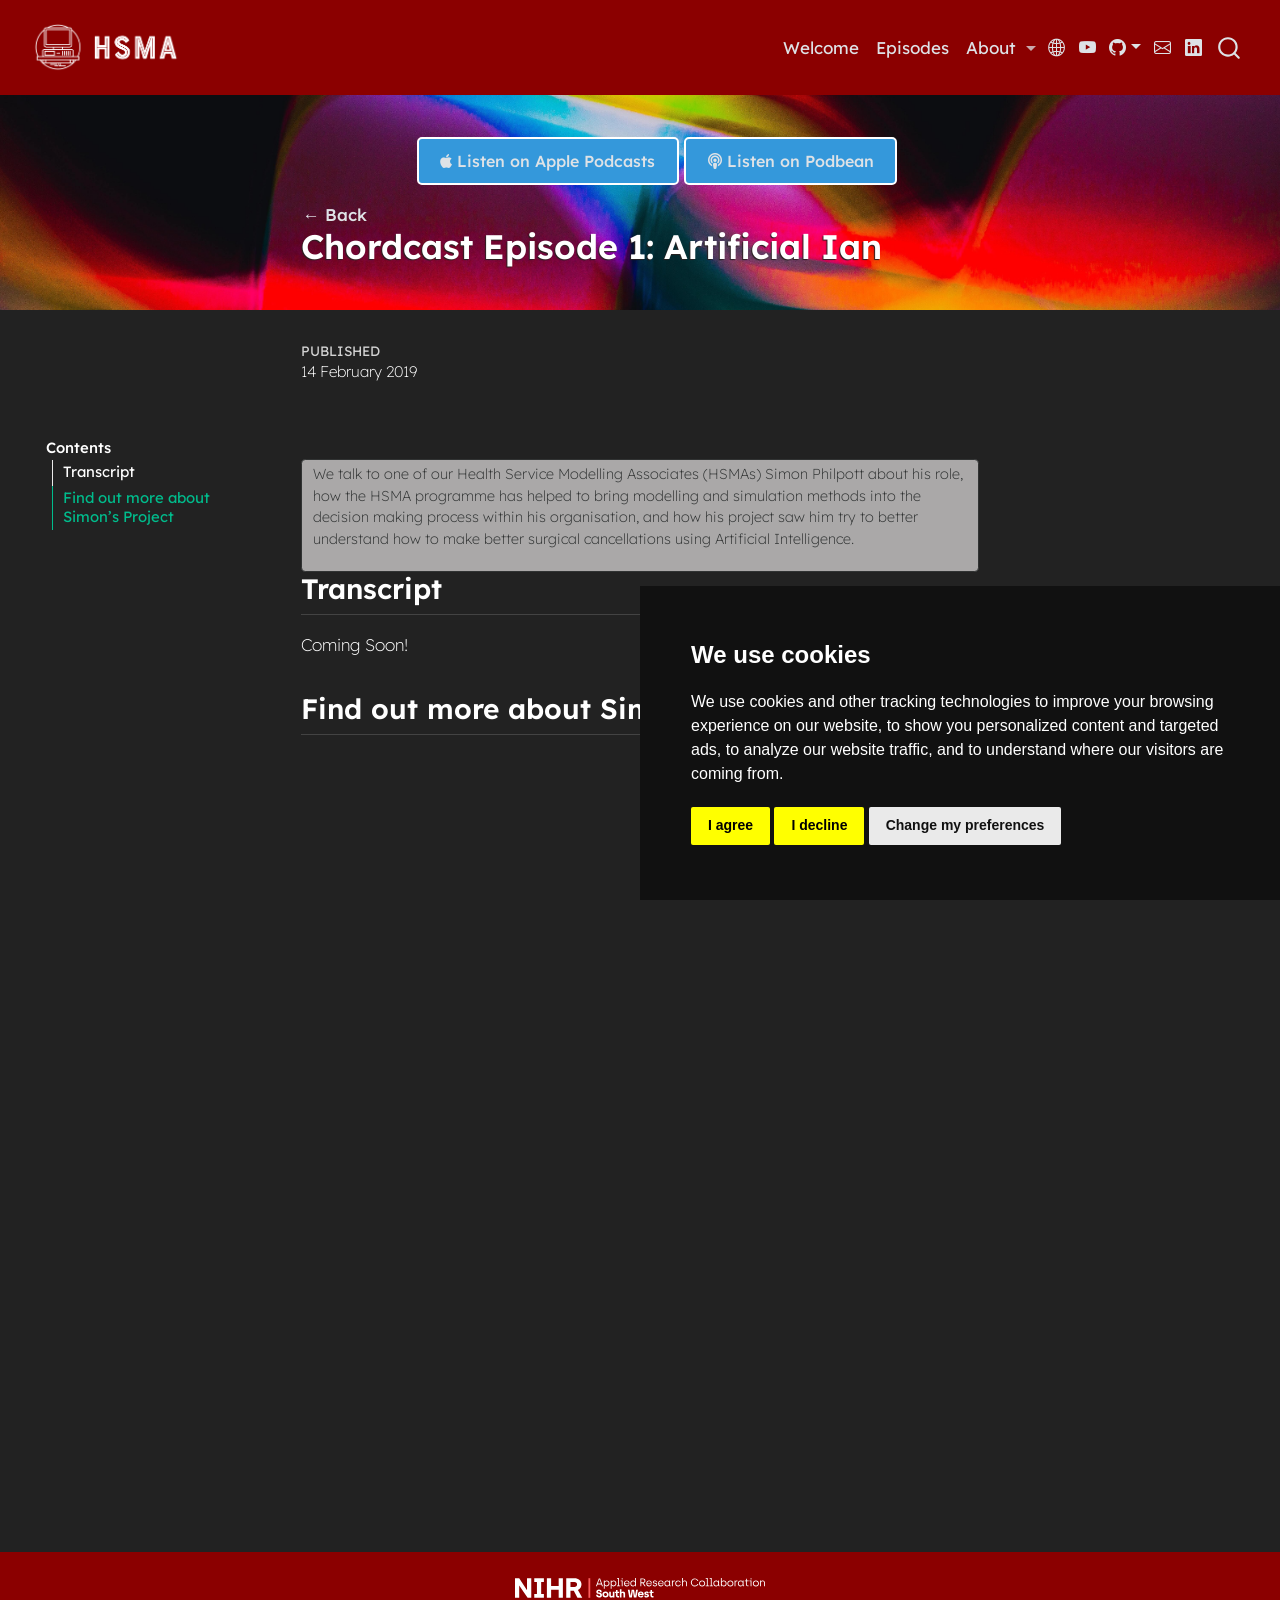
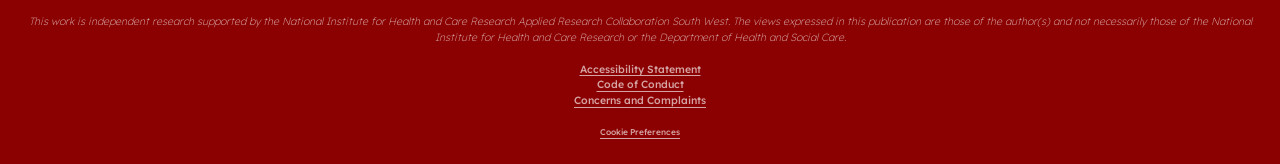
==== episodes/chordcast_1/index.html @ e94507e2 "Built site for gh-pages" ====
<!DOCTYPE html>
<html xmlns="http://www.w3.org/1999/xhtml" lang="en" xml:lang="en"><head>

<meta charset="utf-8">
<meta name="generator" content="quarto-1.9.37">

<meta name="viewport" content="width=device-width, initial-scale=1.0, user-scalable=yes">

<meta name="dcterms.date" content="2019-02-14">

<title>Chordcast Episode 1: Artificial Ian – Python They Wrote: The HSMA Podcast</title>
<style>
/* Default styles provided by pandoc.
** See https://pandoc.org/MANUAL.html#variables-for-html for config info.
*/
code{white-space: pre-wrap;}
span.smallcaps{font-variant: small-caps;}
div.columns{display: flex; gap: min(4vw, 1.5em);}
div.column{flex: auto; overflow-x: auto;}
div.hanging-indent{margin-left: 1.5em; text-indent: -1.5em;}
ul.task-list{list-style: none;}
ul.task-list li input[type="checkbox"] {
  width: 0.8em;
  margin: 0 0.8em 0.2em -1em; /* quarto-specific, see https://github.com/quarto-dev/quarto-cli/issues/4556 */ 
  vertical-align: middle;
}
</style>


<script src="../../site_libs/quarto-nav/quarto-nav.js"></script>
<script src="../../site_libs/quarto-nav/headroom.min.js"></script>
<script src="../../site_libs/clipboard/clipboard.min.js"></script>
<script src="../../site_libs/quarto-search/autocomplete.umd.js"></script>
<script src="../../site_libs/quarto-search/fuse.min.js"></script>
<script src="../../site_libs/quarto-search/quarto-search.js"></script>
<meta name="quarto:offset" content="../../">
<link href="../../resources/favicon.png" rel="icon" type="image/png">
<script src="../../site_libs/cookie-consent/cookie-consent.js"></script>
<link href="../../site_libs/cookie-consent/cookie-consent.css" rel="stylesheet">
<script src="../../site_libs/quarto-html/quarto.js" type="module"></script>
<script src="../../site_libs/quarto-html/tabsets/tabsets.js" type="module"></script>
<script src="../../site_libs/quarto-html/popper.min.js"></script>
<script src="../../site_libs/quarto-html/tippy.umd.min.js"></script>
<script src="../../site_libs/quarto-html/anchor.min.js"></script>
<link href="../../site_libs/quarto-html/tippy.css" rel="stylesheet">
<link href="../../site_libs/quarto-html/quarto-syntax-highlighting-dark-d0ae9245876894da5ac7e18953ecc5cc.css" rel="stylesheet" id="quarto-text-highlighting-styles">
<script src="../../site_libs/bootstrap/bootstrap.min.js"></script>
<link href="../../site_libs/bootstrap/bootstrap-icons.css" rel="stylesheet">
<link href="../../site_libs/bootstrap/bootstrap-eacdc3847142292075f5142007e22fc2.min.css" rel="stylesheet" append-hash="true" id="quarto-bootstrap" data-mode="dark">
<script id="quarto-search-options" type="application/json">{
  "location": "navbar",
  "copy-button": false,
  "collapse-after": 3,
  "panel-placement": "end",
  "type": "overlay",
  "limit": 50,
  "keyboard-shortcut": [
    "f",
    "/",
    "s"
  ],
  "show-item-context": false,
  "language": {
    "search-no-results-text": "No results",
    "search-matching-documents-text": "matching documents",
    "search-copy-link-title": "Copy link to search",
    "search-hide-matches-text": "Hide additional matches",
    "search-more-match-text": "more match in this document",
    "search-more-matches-text": "more matches in this document",
    "search-clear-button-title": "Clear",
    "search-text-placeholder": "",
    "search-detached-cancel-button-title": "Cancel",
    "search-submit-button-title": "Submit",
    "search-label": "Search"
  }
}</script>
<script async="" src="https://www.googletagmanager.com/gtag/js?id=G-7WCQBNMTC2"></script>

<script type="text/plain" cookie-consent="tracking">

window.dataLayer = window.dataLayer || [];
function gtag(){dataLayer.push(arguments);}
gtag('js', new Date());
gtag('config', 'G-7WCQBNMTC2', { 'anonymize_ip': true});
</script>

<script type="text/javascript" charset="UTF-8">
document.addEventListener('DOMContentLoaded', function () {
cookieconsent.run({
  "notice_banner_type":"simple",
  "consent_type":"express",
  "palette":"dark",
  "language":"en",
  "page_load_consent_levels":["strictly-necessary"],
  "notice_banner_reject_button_hide":false,
  "preferences_center_close_button_hide":false,
  "website_name":""
  ,
"language":"en"
  });
});
</script> 
  
<style>

      .quarto-title-block .quarto-title-banner {
        background-image: url(../../resources/banner.png);
background-size: cover;
      }
</style>
<link rel="stylesheet" href="https://cdnjs.cloudflare.com/ajax/libs/font-awesome/6.4.0/css/all.min.css">


<link rel="stylesheet" href="../../resources/style/styles.css">
</head>

<body class="floating nav-fixed quarto-light">

<div id="quarto-search-results"></div>
  <header id="quarto-header" class="headroom fixed-top quarto-banner">
    <nav class="navbar navbar-expand-xl " data-bs-theme="dark">
      <div class="navbar-container container-fluid">
      <div class="navbar-brand-container mx-auto">
    <a href="../../index.html" class="navbar-brand navbar-brand-logo">
    <img src="../../resources/Chalky HSMA-07-wide white logo.png" alt="" class="navbar-logo light-content">
    <img src="../../resources/Chalky HSMA-07-wide white logo.png" alt="" class="navbar-logo dark-content">
    </a>
  </div>
            <div id="quarto-search" class="" title="Search"></div>
          <button class="navbar-toggler" type="button" data-bs-toggle="collapse" data-bs-target="#navbarCollapse" aria-controls="navbarCollapse" role="menu" aria-expanded="false" aria-label="Toggle navigation" onclick="if (window.quartoToggleHeadroom) { window.quartoToggleHeadroom(); }">
  <span class="navbar-toggler-icon"></span>
</button>
          <div class="collapse navbar-collapse" id="navbarCollapse">
            <ul class="navbar-nav navbar-nav-scroll ms-auto">
  <li class="nav-item">
    <a class="nav-link" href="../../index.html"> 
<span class="menu-text">Welcome</span></a>
  </li>  
  <li class="nav-item">
    <a class="nav-link" href="../../episodes.html"> 
<span class="menu-text">Episodes</span></a>
  </li>  
  <li class="nav-item dropdown ">
    <a class="nav-link dropdown-toggle" href="#" id="nav-menu-about" role="link" data-bs-toggle="dropdown" aria-expanded="false">
 <span class="menu-text">About</span>
    </a>
    <ul class="dropdown-menu dropdown-menu-end" aria-labelledby="nav-menu-about">    
        <li>
    <a class="dropdown-item" href="https://hsma.co.uk/about-hsma.html">
 <span class="dropdown-text">The HSMA Programme</span></a>
  </li>  
        <li>
    <a class="dropdown-item" href="https://hsma.co.uk/staff.html">
 <span class="dropdown-text">HSMA Staff</span></a>
  </li>  
        <li>
    <a class="dropdown-item" href="https://hsma.co.uk/foss.html">
 <span class="dropdown-text">HSMA &amp; Open Source Software</span></a>
  </li>  
        <li>
    <a class="dropdown-item" href="https://hsma.co.uk/faqs.html">
 <span class="dropdown-text">Frequently Asked Questions</span></a>
  </li>  
        <li>
    <a class="dropdown-item" href="https://hsma.co.uk/policies_and_procedures.html">
 <span class="dropdown-text">Policies and Procedures</span></a>
  </li>  
    </ul>
  </li>
</ul>
          </div> <!-- /navcollapse -->
            <div class="quarto-navbar-tools tools-wide">
    <a href="https://hsma.co.uk" title="" class="quarto-navigation-tool px-1" aria-label=""><i class="bi bi-globe2"></i></a>
    <a href="https://www.youtube.com/@hsma" title="" class="quarto-navigation-tool px-1" aria-label=""><i class="bi bi-youtube"></i></a>
    <div class="dropdown">
      <a href="" title="" id="quarto-navigation-tool-dropdown-0" class="quarto-navigation-tool dropdown-toggle px-1" data-bs-toggle="dropdown" aria-expanded="false" role="link" aria-label=""><i class="bi bi-github"></i></a>
      <ul class="dropdown-menu" aria-labelledby="quarto-navigation-tool-dropdown-0">
          <li>
            <a class="dropdown-item quarto-navbar-tools-item" href="https://github.com/hsma-programme">
            View the HSMA Github
            </a>
          </li>
          <li>
            <a class="dropdown-item quarto-navbar-tools-item" href="https://github.com/hsma-programme/hsma_podcast_site">
            View the code for this website
            </a>
          </li>
      </ul>
    </div>
    <a href="mailto:penchord@exeter.ac.uk?subject=Contact%20from%20HSMA%20Website%20&amp;body=If%20you%20would%20like%20to%20be%20added%20to%20the%20HSMA%20mailing%20list%2C%20please%20complete%20the%20fields%20below.%0A%0AFull%20Name%3A%0A%0AOrganisation%3A%0A%0AIf%20you%20have%20a%20different%20query%2C%20please%20replace%20the%20content%20of%20this%20message%20with%20your%20own.%20%0A%0A**This%20is%20an%20automatically%20generated%20email%20from%20a%20link%20on%20the%20HSMA%20website**" title="" class="quarto-navigation-tool px-1" aria-label=""><i class="bi bi-envelope"></i></a>
    <a href="https://www.linkedin.com/company/hsma-programme/" title="" class="quarto-navigation-tool px-1" aria-label=""><i class="bi bi-linkedin"></i></a>
</div>
      </div> <!-- /container-fluid -->
    </nav>
</header>
<!-- content -->
<header id="title-block-header" class="quarto-title-block projects default toc-left page-columns page-full">
    <div class="quarto-title-banner page-columns page-full">

                <div class="project-link-buttons">
            <ul class="project-links">
                                                <button class="custom-button"><a href="https://podcasts.apple.com/au/podcast/episode-1-artificial-ian/id1453030152?i=1000429856995"><i class="fa-brands fa-apple"></i> Listen on Apple Podcasts</a></button>
                                                                <button class="custom-button"><a href="https://penchord.podbean.com/e/episode-1-artificial-ian/"><i class="fa-solid fa-podcast"></i> Listen on Podbean</a></button>
                                            </ul>
        </div>
        
                <div class="back-nav"><a href="javascript:history.back()">← Back</a></div>
        
        <div class="quarto-title column-body">
            <h1 class="title">Chordcast Episode 1: Artificial Ian</h1>

            
            


                    </div>

    </div>

    
    <div class="quarto-title-meta">

        
        <div>
        <div class="quarto-title-meta-heading">Published</div>
        <div class="quarto-title-meta-contents">
          <p class="date">14 February 2019</p>
        </div>
      </div>
      
        
      </div>
      

    
</header><div id="quarto-content" class="quarto-container page-columns page-rows-contents page-layout-article page-navbar">
<!-- sidebar -->
  <nav id="quarto-sidebar" class="sidebar collapse collapse-horizontal quarto-sidebar-collapse-item sidebar-navigation floating overflow-auto">
    <nav id="TOC" role="doc-toc" class="toc-active">
    <h2 id="toc-title">Contents</h2>
   
  <ul>
  <li><a href="#transcript" id="toc-transcript" class="nav-link active" data-scroll-target="#transcript">Transcript</a></li>
  <li><a href="#find-out-more-about-simons-project" id="toc-find-out-more-about-simons-project" class="nav-link" data-scroll-target="#find-out-more-about-simons-project">Find out more about Simon’s Project</a></li>
  </ul>
</nav>
</nav>
<div id="quarto-sidebar-glass" class="quarto-sidebar-collapse-item" data-bs-toggle="collapse" data-bs-target=".quarto-sidebar-collapse-item"></div>
<!-- margin-sidebar -->
    <div id="quarto-margin-sidebar" class="sidebar margin-sidebar zindex-bottom">
    </div>
<!-- main -->
<main class="content quarto-banner-title-block" id="quarto-document-content">



<br>
<div class="abstract">
    <p>We talk to one of our Health Service Modelling Associates (HSMAs) Simon Philpott about his role, how the HSMA programme has helped to bring modelling and simulation methods into the decision making process within his organisation, and how his project saw him try to better understand how to make better surgical cancellations using Artificial Intelligence.</p>
</div>



<section id="transcript" class="level2">
<h2 class="anchored" data-anchor-id="transcript">Transcript</h2>
<p>Coming Soon!</p>
</section>
<section id="find-out-more-about-simons-project" class="level2">
<h2 class="anchored" data-anchor-id="find-out-more-about-simons-project">Find out more about Simon’s Project</h2>
<iframe width="1280" height="700" src="https://hsma.co.uk/previous_projects/hsma_2/H2_2003_ML_outpatient_client_utlilisation/index.html" title="HSMA Project Page"></iframe>


</section>

</main> <!-- /main -->
<script id="quarto-html-after-body" type="application/javascript">
  window.document.addEventListener("DOMContentLoaded", function (event) {
    const icon = "";
    const anchorJS = new window.AnchorJS();
    anchorJS.options = {
      placement: 'right',
      icon: icon
    };
    anchorJS.add('.anchored');
    const isCodeAnnotation = (el) => {
      for (const clz of el.classList) {
        if (clz.startsWith('code-annotation-')) {                     
          return true;
        }
      }
      return false;
    }
    const onCopySuccess = function(e) {
      // button target
      const button = e.trigger;
      // don't keep focus
      button.blur();
      // flash "checked"
      button.classList.add('code-copy-button-checked');
      var currentTitle = button.getAttribute("title");
      button.setAttribute("title", "Copied!");
      let tooltip;
      if (window.bootstrap) {
        button.setAttribute("data-bs-toggle", "tooltip");
        button.setAttribute("data-bs-placement", "left");
        button.setAttribute("data-bs-title", "Copied!");
        tooltip = new bootstrap.Tooltip(button, 
          { trigger: "manual", 
            customClass: "code-copy-button-tooltip",
            offset: [0, -8]});
        tooltip.show();    
      }
      setTimeout(function() {
        if (tooltip) {
          tooltip.hide();
          button.removeAttribute("data-bs-title");
          button.removeAttribute("data-bs-toggle");
          button.removeAttribute("data-bs-placement");
        }
        button.setAttribute("title", currentTitle);
        button.classList.remove('code-copy-button-checked');
      }, 1000);
      // clear code selection
      e.clearSelection();
    }
    const getTextToCopy = function(trigger) {
      const outerScaffold = trigger.parentElement.cloneNode(true);
      const codeEl = outerScaffold.querySelector('code');
      for (const childEl of codeEl.children) {
        if (isCodeAnnotation(childEl)) {
          childEl.remove();
        }
      }
      return codeEl.innerText;
    }
    const clipboard = new window.ClipboardJS('.code-copy-button:not([data-in-quarto-modal])', {
      text: getTextToCopy
    });
    clipboard.on('success', onCopySuccess);
    if (window.document.getElementById('quarto-embedded-source-code-modal')) {
      const clipboardModal = new window.ClipboardJS('.code-copy-button[data-in-quarto-modal]', {
        text: getTextToCopy,
        container: window.document.getElementById('quarto-embedded-source-code-modal')
      });
      clipboardModal.on('success', onCopySuccess);
    }
      var localhostRegex = new RegExp(/^(?:http|https):\/\/localhost\:?[0-9]*\//);
      var mailtoRegex = new RegExp(/^mailto:/);
        var filterRegex = new RegExp("https:\/\/podcast\.hsma\.co\.uk");
      var isInternal = (href) => {
          return filterRegex.test(href) || localhostRegex.test(href) || mailtoRegex.test(href);
      }
      // Inspect non-navigation links and adorn them if external
     var links = window.document.querySelectorAll('a[href]:not(.nav-link):not(.navbar-brand):not(.toc-action):not(.sidebar-link):not(.sidebar-item-toggle):not(.pagination-link):not(.no-external):not([aria-hidden]):not(.dropdown-item):not(.quarto-navigation-tool):not(.about-link)');
      for (var i=0; i<links.length; i++) {
        const link = links[i];
        if (!isInternal(link.href)) {
          // undo the damage that might have been done by quarto-nav.js in the case of
          // links that we want to consider external
          if (link.dataset.originalHref !== undefined) {
            link.href = link.dataset.originalHref;
          }
        }
      }
    function tippyHover(el, contentFn, onTriggerFn, onUntriggerFn) {
      const config = {
        allowHTML: true,
        maxWidth: 500,
        delay: 100,
        arrow: false,
        appendTo: function(el) {
            return el.parentElement;
        },
        interactive: true,
        interactiveBorder: 10,
        theme: 'quarto',
        placement: 'bottom-start',
      };
      if (contentFn) {
        config.content = contentFn;
      }
      if (onTriggerFn) {
        config.onTrigger = onTriggerFn;
      }
      if (onUntriggerFn) {
        config.onUntrigger = onUntriggerFn;
      }
      window.tippy(el, config); 
    }
    const noterefs = window.document.querySelectorAll('a[role="doc-noteref"]');
    for (var i=0; i<noterefs.length; i++) {
      const ref = noterefs[i];
      tippyHover(ref, function() {
        // use id or data attribute instead here
        let href = ref.getAttribute('data-footnote-href') || ref.getAttribute('href');
        try { href = new URL(href).hash; } catch {}
        const id = href.replace(/^#\/?/, "");
        const note = window.document.getElementById(id);
        if (note) {
          return note.innerHTML;
        } else {
          return "";
        }
      });
    }
    const xrefs = window.document.querySelectorAll('a.quarto-xref');
    const processXRef = (id, note) => {
      // Strip column container classes
      const stripColumnClz = (el) => {
        el.classList.remove("page-full", "page-columns");
        if (el.children) {
          for (const child of el.children) {
            stripColumnClz(child);
          }
        }
      }
      stripColumnClz(note)
      if (id === null || id.startsWith('sec-')) {
        // Special case sections, only their first couple elements
        const container = document.createElement("div");
        if (note.children && note.children.length > 2) {
          container.appendChild(note.children[0].cloneNode(true));
          for (let i = 1; i < note.children.length; i++) {
            const child = note.children[i];
            if (child.tagName === "P" && child.innerText === "") {
              continue;
            } else {
              container.appendChild(child.cloneNode(true));
              break;
            }
          }
          if (window.Quarto?.typesetMath) {
            window.Quarto.typesetMath(container);
          }
          return container.innerHTML
        } else {
          if (window.Quarto?.typesetMath) {
            window.Quarto.typesetMath(note);
          }
          return note.innerHTML;
        }
      } else {
        // Remove any anchor links if they are present
        const anchorLink = note.querySelector('a.anchorjs-link');
        if (anchorLink) {
          anchorLink.remove();
        }
        if (window.Quarto?.typesetMath) {
          window.Quarto.typesetMath(note);
        }
        if (note.classList.contains("callout")) {
          return note.outerHTML;
        } else {
          return note.innerHTML;
        }
      }
    }
    for (var i=0; i<xrefs.length; i++) {
      const xref = xrefs[i];
      tippyHover(xref, undefined, function(instance) {
        instance.disable();
        let url = xref.getAttribute('href');
        let hash = undefined; 
        if (url.startsWith('#')) {
          hash = url;
        } else {
          try { hash = new URL(url).hash; } catch {}
        }
        if (hash) {
          const id = hash.replace(/^#\/?/, "");
          const note = window.document.getElementById(id);
          if (note !== null) {
            try {
              const html = processXRef(id, note.cloneNode(true));
              instance.setContent(html);
            } finally {
              instance.enable();
              instance.show();
            }
          } else {
            // See if we can fetch this
            fetch(url.split('#')[0])
            .then(res => res.text())
            .then(html => {
              const parser = new DOMParser();
              const htmlDoc = parser.parseFromString(html, "text/html");
              const note = htmlDoc.getElementById(id);
              if (note !== null) {
                const html = processXRef(id, note);
                instance.setContent(html);
              } 
            }).finally(() => {
              instance.enable();
              instance.show();
            });
          }
        } else {
          // See if we can fetch a full url (with no hash to target)
          // This is a special case and we should probably do some content thinning / targeting
          fetch(url)
          .then(res => res.text())
          .then(html => {
            const parser = new DOMParser();
            const htmlDoc = parser.parseFromString(html, "text/html");
            const note = htmlDoc.querySelector('main.content');
            if (note !== null) {
              // This should only happen for chapter cross references
              // (since there is no id in the URL)
              // remove the first header
              if (note.children.length > 0 && note.children[0].tagName === "HEADER") {
                note.children[0].remove();
              }
              const html = processXRef(null, note);
              instance.setContent(html);
            } 
          }).finally(() => {
            instance.enable();
            instance.show();
          });
        }
      }, function(instance) {
      });
    }
        let selectedAnnoteEl;
        const selectorForAnnotation = ( cell, annotation) => {
          let cellAttr = 'data-code-cell="' + cell + '"';
          let lineAttr = 'data-code-annotation="' +  annotation + '"';
          const selector = 'span[' + cellAttr + '][' + lineAttr + ']';
          return selector;
        }
        const selectCodeLines = (annoteEl) => {
          const doc = window.document;
          const targetCell = annoteEl.getAttribute("data-target-cell");
          const targetAnnotation = annoteEl.getAttribute("data-target-annotation");
          const annoteSpan = window.document.querySelector(selectorForAnnotation(targetCell, targetAnnotation));
          const lines = annoteSpan.getAttribute("data-code-lines").split(",");
          const lineIds = lines.map((line) => {
            return targetCell + "-" + line;
          })
          let top = null;
          let height = null;
          let parent = null;
          if (lineIds.length > 0) {
              //compute the position of the single el (top and bottom and make a div)
              const el = window.document.getElementById(lineIds[0]);
              top = el.offsetTop;
              height = el.offsetHeight;
              parent = el.parentElement.parentElement;
            if (lineIds.length > 1) {
              const lastEl = window.document.getElementById(lineIds[lineIds.length - 1]);
              const bottom = lastEl.offsetTop + lastEl.offsetHeight;
              height = bottom - top;
            }
            if (top !== null && height !== null && parent !== null) {
              // cook up a div (if necessary) and position it 
              let div = window.document.getElementById("code-annotation-line-highlight");
              if (div === null) {
                div = window.document.createElement("div");
                div.setAttribute("id", "code-annotation-line-highlight");
                div.style.position = 'absolute';
                parent.appendChild(div);
              }
              div.style.top = top - 2 + "px";
              div.style.height = height + 4 + "px";
              div.style.left = 0;
              let gutterDiv = window.document.getElementById("code-annotation-line-highlight-gutter");
              if (gutterDiv === null) {
                gutterDiv = window.document.createElement("div");
                gutterDiv.setAttribute("id", "code-annotation-line-highlight-gutter");
                gutterDiv.style.position = 'absolute';
                const codeCell = window.document.getElementById(targetCell);
                const gutter = codeCell.querySelector('.code-annotation-gutter');
                gutter.appendChild(gutterDiv);
              }
              gutterDiv.style.top = top - 2 + "px";
              gutterDiv.style.height = height + 4 + "px";
            }
            selectedAnnoteEl = annoteEl;
          }
        };
        const unselectCodeLines = () => {
          const elementsIds = ["code-annotation-line-highlight", "code-annotation-line-highlight-gutter"];
          elementsIds.forEach((elId) => {
            const div = window.document.getElementById(elId);
            if (div) {
              div.remove();
            }
          });
          selectedAnnoteEl = undefined;
        };
          // Handle positioning of the toggle
      window.addEventListener(
        "resize",
        throttle(() => {
          elRect = undefined;
          if (selectedAnnoteEl) {
            selectCodeLines(selectedAnnoteEl);
          }
        }, 10)
      );
      function throttle(fn, ms) {
      let throttle = false;
      let timer;
        return (...args) => {
          if(!throttle) { // first call gets through
              fn.apply(this, args);
              throttle = true;
          } else { // all the others get throttled
              if(timer) clearTimeout(timer); // cancel #2
              timer = setTimeout(() => {
                fn.apply(this, args);
                timer = throttle = false;
              }, ms);
          }
        };
      }
        // Attach click handler to the DT
        const annoteDls = window.document.querySelectorAll('dt[data-target-cell]');
        for (const annoteDlNode of annoteDls) {
          annoteDlNode.addEventListener('click', (event) => {
            const clickedEl = event.target;
            if (clickedEl !== selectedAnnoteEl) {
              unselectCodeLines();
              const activeEl = window.document.querySelector('dt[data-target-cell].code-annotation-active');
              if (activeEl) {
                activeEl.classList.remove('code-annotation-active');
              }
              selectCodeLines(clickedEl);
              clickedEl.classList.add('code-annotation-active');
            } else {
              // Unselect the line
              unselectCodeLines();
              clickedEl.classList.remove('code-annotation-active');
            }
          });
        }
    const findCites = (el) => {
      const parentEl = el.parentElement;
      if (parentEl) {
        const cites = parentEl.dataset.cites;
        if (cites) {
          return {
            el,
            cites: cites.split(' ')
          };
        } else {
          return findCites(el.parentElement)
        }
      } else {
        return undefined;
      }
    };
    var bibliorefs = window.document.querySelectorAll('a[role="doc-biblioref"]');
    for (var i=0; i<bibliorefs.length; i++) {
      const ref = bibliorefs[i];
      const citeInfo = findCites(ref);
      if (citeInfo) {
        tippyHover(citeInfo.el, function() {
          var popup = window.document.createElement('div');
          citeInfo.cites.forEach(function(cite) {
            var citeDiv = window.document.createElement('div');
            citeDiv.classList.add('hanging-indent');
            citeDiv.classList.add('csl-entry');
            var biblioDiv = window.document.getElementById('ref-' + cite);
            if (biblioDiv) {
              citeDiv.innerHTML = biblioDiv.innerHTML;
            }
            popup.appendChild(citeDiv);
          });
          return popup.innerHTML;
        });
      }
    }
  });
  </script>
</div> <!-- /content -->
<footer class="footer">
  <div class="nav-footer">
    <div class="nav-footer-left">
      &nbsp;
    </div>   
    <div class="nav-footer-center">
<p><a href="https://arc-swp.nihr.ac.uk/"><img src="../../resources/ARC-logo-horizontal-white.svg" class="img-fluid" width="250"></a><br><br> <em>This work is independent research supported by the National Institute for Health and Care Research Applied Research Collaboration South West. The views expressed in this publication are those of the author(s) and not necessarily those of the National Institute for Health and Care Research or the Department of Health and Social Care.</em> <br><br> <a href="https://hsma.co.uk/policies_procedures/accessibility_statement">Accessibility Statement</a> <br> <a href="https://hsma.co.uk/policies_procedures/code_of_conduct">Code of Conduct</a> <br> <a href="https://hsma.co.uk/policies_procedures/concerns_and_complaints">Concerns and Complaints</a></p>
<div class="cookie-consent-footer"><a href="#" id="open_preferences_center">Cookie Preferences</a></div></div>
    <div class="nav-footer-right">
      &nbsp;
    </div>
  </div>
</footer>




</body></html>
---- site_libs/cookie-consent/cookie-consent.css ----
div.cookie-consent-footer {
  font-size: 0.8em;
  text-decoration: none;
}
---- site_libs/quarto-html/tippy.css ----
.tippy-box[data-animation=fade][data-state=hidden]{opacity:0}[data-tippy-root]{max-width:calc(100vw - 10px)}.tippy-box{position:relative;background-color:#333;color:#fff;border-radius:4px;font-size:14px;line-height:1.4;white-space:normal;outline:0;transition-property:transform,visibility,opacity}.tippy-box[data-placement^=top]>.tippy-arrow{bottom:0}.tippy-box[data-placement^=top]>.tippy-arrow:before{bottom:-7px;left:0;border-width:8px 8px 0;border-top-color:initial;transform-origin:center top}.tippy-box[data-placement^=bottom]>.tippy-arrow{top:0}.tippy-box[data-placement^=bottom]>.tippy-arrow:before{top:-7px;left:0;border-width:0 8px 8px;border-bottom-color:initial;transform-origin:center bottom}.tippy-box[data-placement^=left]>.tippy-arrow{right:0}.tippy-box[data-placement^=left]>.tippy-arrow:before{border-width:8px 0 8px 8px;border-left-color:initial;right:-7px;transform-origin:center left}.tippy-box[data-placement^=right]>.tippy-arrow{left:0}.tippy-box[data-placement^=right]>.tippy-arrow:before{left:-7px;border-width:8px 8px 8px 0;border-right-color:initial;transform-origin:center right}.tippy-box[data-inertia][data-state=visible]{transition-timing-function:cubic-bezier(.54,1.5,.38,1.11)}.tippy-arrow{width:16px;height:16px;color:#333}.tippy-arrow:before{content:"";position:absolute;border-color:transparent;border-style:solid}.tippy-content{position:relative;padding:5px 9px;z-index:1}
---- site_libs/quarto-html/quarto-syntax-highlighting-dark-d0ae9245876894da5ac7e18953ecc5cc.css ----
/* quarto syntax highlight colors */
:root {
  --quarto-hl-al-color: #f07178;
  --quarto-hl-an-color: #d4d0ab;
  --quarto-hl-at-color: #00e0e0;
  --quarto-hl-bn-color: #d4d0ab;
  --quarto-hl-bu-color: #abe338;
  --quarto-hl-ch-color: #abe338;
  --quarto-hl-co-color: #f8f8f2;
  --quarto-hl-cv-color: #ffd700;
  --quarto-hl-cn-color: #ffd700;
  --quarto-hl-cf-color: #ffa07a;
  --quarto-hl-dt-color: #ffa07a;
  --quarto-hl-dv-color: #d4d0ab;
  --quarto-hl-do-color: #f8f8f2;
  --quarto-hl-er-color: #f07178;
  --quarto-hl-ex-color: #00e0e0;
  --quarto-hl-fl-color: #d4d0ab;
  --quarto-hl-fu-color: #ffa07a;
  --quarto-hl-im-color: #abe338;
  --quarto-hl-in-color: #d4d0ab;
  --quarto-hl-kw-color: #ffa07a;
  --quarto-hl-op-color: #ffa07a;
  --quarto-hl-ot-color: #00e0e0;
  --quarto-hl-pp-color: #dcc6e0;
  --quarto-hl-re-color: #00e0e0;
  --quarto-hl-sc-color: #abe338;
  --quarto-hl-ss-color: #abe338;
  --quarto-hl-st-color: #abe338;
  --quarto-hl-va-color: #00e0e0;
  --quarto-hl-vs-color: #abe338;
  --quarto-hl-wa-color: #dcc6e0;
}

/* other quarto variables */
:root {
  --quarto-font-monospace: SFMono-Regular, Menlo, Monaco, Consolas, "Liberation Mono", "Courier New", monospace;
}

/* syntax highlight based on Pandoc's rules */
pre > code.sourceCode > span {
  color: #f8f8f2;
}

code.sourceCode > span {
  color: #f8f8f2;
}

div.sourceCode,
div.sourceCode pre.sourceCode {
  color: #f8f8f2;
}

/* Normal */
code span {
  color: #f8f8f2;
}

/* Alert */
code span.al {
  color: #f07178;
}

/* Annotation */
code span.an {
  color: #d4d0ab;
}

/* Attribute */
code span.at {
  color: #00e0e0;
}

/* BaseN */
code span.bn {
  color: #d4d0ab;
}

/* BuiltIn */
code span.bu {
  color: #abe338;
}

/* ControlFlow */
code span.cf {
  font-weight: bold;
  color: #ffa07a;
}

/* Char */
code span.ch {
  color: #abe338;
}

/* Constant */
code span.cn {
  color: #ffd700;
}

/* Comment */
code span.co {
  font-style: italic;
  color: #f8f8f2;
}

/* CommentVar */
code span.cv {
  color: #ffd700;
}

/* Documentation */
code span.do {
  color: #f8f8f2;
}

/* DataType */
code span.dt {
  color: #ffa07a;
}

/* DecVal */
code span.dv {
  color: #d4d0ab;
}

/* Error */
code span.er {
  color: #f07178;
  text-decoration: underline;
}

/* Extension */
code span.ex {
  font-weight: bold;
  color: #00e0e0;
}

/* Float */
code span.fl {
  color: #d4d0ab;
}

/* Function */
code span.fu {
  color: #ffa07a;
}

/* Import */
code span.im {
  color: #abe338;
}

/* Information */
code span.in {
  color: #d4d0ab;
}

/* Keyword */
code span.kw {
  font-weight: bold;
  color: #ffa07a;
}

/* Operator */
code span.op {
  color: #ffa07a;
}

/* Other */
code span.ot {
  color: #00e0e0;
}

/* Preprocessor */
code span.pp {
  color: #dcc6e0;
}

/* RegionMarker */
code span.re {
  background-color: #f8f8f2;
  color: #00e0e0;
}

/* SpecialChar */
code span.sc {
  color: #abe338;
}

/* SpecialString */
code span.ss {
  color: #abe338;
}

/* String */
code span.st {
  color: #abe338;
}

/* Variable */
code span.va {
  color: #00e0e0;
}

/* VerbatimString */
code span.vs {
  color: #abe338;
}

/* Warning */
code span.wa {
  color: #dcc6e0;
}

.prevent-inlining {
  content: "</";
}

/*# sourceMappingURL=e2dac9153eaf3c552d5043f9565d03d7.css.map */
---- resources/style/styles.css ----
/* Extra small devices (phones, 600px and down) */
@media only screen and (max-width: 600px) {

  .navbar-logo {
    max-height: 30px;
  }

  .columns {
    display: flex;
    flex-wrap: wrap;
    justify-content: center;
    align-items: center;
    align-content: center;
    gap: 10px;
  }

  .column {
    flex: 0 1;
    min-width: 300px;
    margin: 10px;
    max-width: 100%;

  }


 }



/* Other devices (portrait tablets and large phones, 600px and up) */
@media only screen and (min-width: 600px) {

  .navbar-logo {
    max-height: 50px;
  }

}

.navbar-nav.navbar-nav-scroll {
  --bs-scroll-height: 100vh;
}

.quarto-title-banner h1, .quarto-title-banner .h1, .quarto-title-banner h2, .quarto-title-banner .h2 {
    color: #fff;
    text-shadow: -1px 1px 1px rgb(41, 33, 33);
  }

.quarto-title-banner {
    color: #fff;
}

p {
  font-weight: 200;
}

a {
  color:  #5ae0f3;
  padding: 0.1rem 0.1rem;
  font-weight: 500;
}

.quarto-title .quarto-categories .quarto-category {
    font-size: .85em;
    font-weight: 600;
    opacity: 1;
    color: #fff;
    background-color: rgb(56, 59, 59);
  }

.abstract {
  color: rgb(56, 59, 59);
  background-color: #e4e2e2;
  border: solid 1px;
  padding: .25em .75em;
  border-radius: .25rem;
  font-size: .85em;
  font-weight: 500;
  opacity: 0.7;
}

#title-block-header .abstract {
  margin-block-start: 3rem;
}

.nav-footer {
  max-width: 100%;
  display: flex;
  flex-wrap: nowrap;
  font-size: 0.75rem;
}

.nav-footer-left {
  flex: 0 0 1%;
}

.nav-footer-center {
  flex: 0 0 98%;
  text-align: center;
  padding: 1rem 0rem;

}

.nav-footer-right {
  flex: 0 0 1%;
}

.navbar .dropdown-menu {
    left: auto !important;
    right: 0 !important;
  }

.navbar .dropdown-menu-end {
    right: auto !important;
    left: 0 !important;
  }


.custom-button {
  background-color: #3498db;  /* Blue background */
  color: white;               /* White text */
  border: 2px solid white;    /* White border */
  padding: 10px 20px;         /* Padding for better clickability */
  font-size: 16px;            /* Font size */
  font-weight: bold;          /* Bold text */
  text-align: center;         /* Center the text */
  text-decoration: none;      /* Remove underline from text */
  cursor: pointer;            /* Hand cursor on hover */
  border-radius: 5px;         /* Rounded corners */
  transition: all 0.3s ease;  /* Smooth transition for hover effects */
}

/* Hover effect */
.custom-button:hover {
  background-color: white;    /* White background on hover */
  color: #3d3d3d;              /* Grey text on hover */
  border-color: #3498db;      /* Blue border on hover */
}

/* Active state (when button is pressed) */
.custom-button:active {
  transform: scale(0.98);     /* Slightly reduce size when clicked */
}

.project-link-buttons {
  display: flex;
  justify-content: center;
}

.category-button {
  background-color: #202020;  /* Grey background */
  color: rgb(189, 189, 189);               /* Off-White text */
  border: 2px solid rgb(138, 138, 138);    /* Off-White border */
  padding: 5px 5px;         /* Padding for better clickability */
  margin: 2px 0px;
  font-size: 11px;            /* Font size */
  font-weight: bold;          /* Bold text */
  text-align: center;         /* Center the text */
  text-decoration: none;      /* Remove underline from text */
  cursor: none;               /* Normal cursor on hover */
  border-radius: 5px;         /* Rounded corners */
}


.area-button {
  background-color: #410f0f;  /* Dark Red background */
  color: rgb(189, 189, 189);               /* Off-White text */
  border: 2px solid rgb(138, 138, 138);    /* Off-White border */
  padding: 5px 5px;         /* Padding for better clickability */
  margin: 2px 0px;
  font-size: 11px;            /* Font size */
  font-weight: bold;          /* Bold text */
  text-align: center;         /* Center the text */
  text-decoration: none;      /* Remove underline from text */
  cursor: none;               /* Normal cursor on hover */
  border-radius: 5px;         /* Rounded corners */
}

.project-link-listing-button {
  background-color: #8a0000;  /* Grey background */
  color: rgb(218, 218, 218);               /* Off-White text */
  border: 2px solid rgb(218, 218, 218);    /* Off-White border */
  padding: 5px 5px;         /* Padding for better clickability */
  margin: 2px 0px;
  font-size: 11px;            /* Font size */
  font-weight: bold;          /* Bold text */
  text-align: center;         /* Center the text */
  text-decoration: none;      /* Remove underline from text */
  cursor: none;               /* Normal cursor on hover */
}

.listing-abstract {
  font-size: .85em;
  font-weight: 200;
  padding: 1rem 1rem;
}

.listing-title {
  padding: 0.5rem 0.5rem;
  text-transform: capitalize;
}

.quarto-categories {
  padding: 0.5rem 0.5rem;
}


.listing-organisations {
  font-size: .8em;
  text-transform: uppercase;
  color: #6c757d;
  padding: 0.5rem 0.5rem;
  font-weight: 500;
}

.project-status-active {
  font-size: .8em;
  text-transform: uppercase;
  color: #558661;
  padding: 0.1rem 1rem;
  font-weight: 500;
}

.project-status-complete {
  font-size: .8em;
  text-transform: uppercase;
  color: #5d635b;
  padding: 0.1rem 1rem;
  font-weight: 500;
}

.project-details-listing {
  display: flex;
  flex-wrap: wrap;
  margin: 0px;
  box-sizing: border-box;
}

.project-link-listing-button {
  flex: 1 1 0;
  min-width: 90px;
  text-align: center;
  max-width: 100vw;
  box-sizing: border-box;
}
.project-link-listing-button a {
  display: block;
  width: 100%;
  height: 100%;
  padding: 8px 8px;
  margin: 0px 0px;
  text-decoration: none;
  color: inherit;
  box-sizing: border-box;
}

.custom-grid-card {
  flex: 1 1 auto;
  -webkit-flex: 1 1 auto;
  padding: var(--bs-card-spacer-y) var(--bs-card-spacer-x);
  color: var(--bs-card-color);
  /* max-height: 100% !important; */
  --bs-card-title-spacer-y: 0.5rem;
  --bs-card-title-color: ;
  --bs-card-subtitle-color: ;
  --bs-card-border-width: 1px;
  --bs-card-border-color: rgba(0, 0, 0, 0.175);
  --bs-card-border-radius: 0.25rem;
  --bs-card-box-shadow: ;
  --bs-card-inner-border-radius: calc(0.25rem - 1px);
  --bs-card-cap-padding-y: 0.5rem;
  --bs-card-cap-padding-x: 1rem;
  --bs-card-cap-bg: rgba(52, 58, 64, 0.25);
  --bs-card-cap-color: ;
  --bs-card-height: ;
  --bs-card-color: ;
  --bs-card-bg: #2d2d2d;
  --bs-card-img-overlay-padding: 1rem;
  --bs-card-group-margin: 0.75rem;
  position: relative;
  display: flex;
  display: -webkit-flex;
  flex-direction: column;
  -webkit-flex-direction: column;
  min-width: 0;
  height: var(--bs-card-height);
  color: var(--bs-body-color);
  word-wrap: break-word;
  background-color: var(--bs-card-bg);
  background-clip: border-box;
  box-sizing: border-box;
  border: var(--bs-card-border-width) solid var(--bs-card-border-color);
  border-radius: var(--bs-card-border-radius);
  max-width: min(99%, 100vw - 10px);
}

.card-img {
  max-width: min(99%, 100vw - 10px);
}

.main-card-content {
  flex: 1;
  max-width: min(99%, 100vw - 10px);
  box-sizing: border-box;
}

.session-content.session-listing-title {
  display: flex;
  align-items: center;
  justify-content: space-between;
  padding: 0.25rem 1rem;
}

.session-content.session-listing-title h5.session-listing-title {
  margin: 0;
  display: inline-block;
}

.session-content.session-listing-title .session-duration-button {
  display: inline-block;
  margin-left: 10px; /* Adds some space between the title and the button */
  background-color: #202020;  /* Grey background */
  color: rgb(189, 189, 189);               /* Off-White text */
  border: 2px solid rgb(138, 138, 138);    /* Off-White border */
  padding: 5px 5px;         /* Padding for better clickability */
  margin: 2px 0px;
  font-size: 11px;            /* Font size */
  font-weight: bold;          /* Bold text */
  text-align: center;         /* Center the text */
  text-decoration: none;      /* Remove underline from text */
  cursor: none;               /* Normal cursor on hover */
  border-radius: 5px;         /* Rounded corners */
}

.listing-session-lead {
  font-size: .8em;
  text-transform: uppercase;
  color: #6c757d;
  padding: 0.5rem 1rem;
  font-weight: 500;
}

.session-link-listing-button {
  background-color: #8a0000;  /* Grey background */
  color: rgb(218, 218, 218);               /* Off-White text */
  border: 2px solid rgb(218, 218, 218);    /* Off-White border */
  padding: 5px 5px;         /* Padding for better clickability */
  margin: 2px 0px;
  font-size: 11px;            /* Font size */
  font-weight: bold;          /* Bold text */
  text-align: center;         /* Center the text */
  text-decoration: none;      /* Remove underline from text */
  cursor: none;               /* Normal cursor on hover */
}

.session-link-listing-button a {
  display: block;
  width: 100%;
  height: 100%;
  padding: 8px 8px;
  margin: 0px 0px;
  text-decoration: none;
  color: inherit;
}

.session-link-listing-button {
  flex: 1 1 0;
  min-width: 150px;
  text-align: center;
}



.value-grid-box {
  display: grid;
  grid-template-columns: repeat(3, minmax(0, 1fr));
  gap: 1rem;
  margin-top: 1rem;
}

/* Collapse to a single column on small screens */
@media (max-width: 900px) {
  .value-grid-box {
    grid-template-columns: 1fr;
  }
}

.value-grid-box-2 {
  display: grid;
  grid-template-columns: repeat(2, minmax(0, 1fr));
  gap: 1rem;
  margin-top: 1rem;
}

/* Collapse to a single column on small screens */
@media (max-width: 600px) {
  .value-grid-box-2 {
    grid-template-columns: 1fr;
  }
}

.value-box-simple {
  display: flex;
  flex-direction: column;
  justify-content: center;
  padding: 1.5rem;
  border-radius: 10px;
  color: white;
  min-height: 180px;
  box-shadow: 0 4px 8px rgba(0,0,0,0.15);
  transition: transform 0.2s ease;
  text-decoration: none;   /* remove underline on the whole card */
}

.value-box {
  display: flex;
  flex-direction: column;
  justify-content: center;
  padding: 1.5rem;
  border-radius: 10px;
  color: white;
  min-height: 180px;
  box-shadow: 0 4px 8px rgba(0,0,0,0.15);
  transition: transform 0.2s ease;
  text-decoration: none;   /* remove underline on the whole card */
}

.value-box:hover {
  transform: translateY(-4px);
}

.value-box .icon {
  font-size: 4.5rem;   /* 👈 taille agrandie */
  line-height: 1;
  margin-bottom: 0.6rem;
}

.value-box .title {
  font-weight: 600;
  font-size: 0.9rem;
  opacity: 0.9;
}

.value-box .value {
  font-size: 2.2rem;
  font-weight: bold;
  margin: 0.2rem 0;
}

.value-box .details {
  font-size: 0.9rem;
  opacity: 0.9;
  line-height: 1.3;
}

.bg-red { background-color: #9c000d; }

.bg-amber { background-color:rgb(211, 123, 0) ; }

.listing-image {
    width: 100%;
    min-height: 150px;
    height:275px;
    object-fit: cover;
    object-position: center center;
}
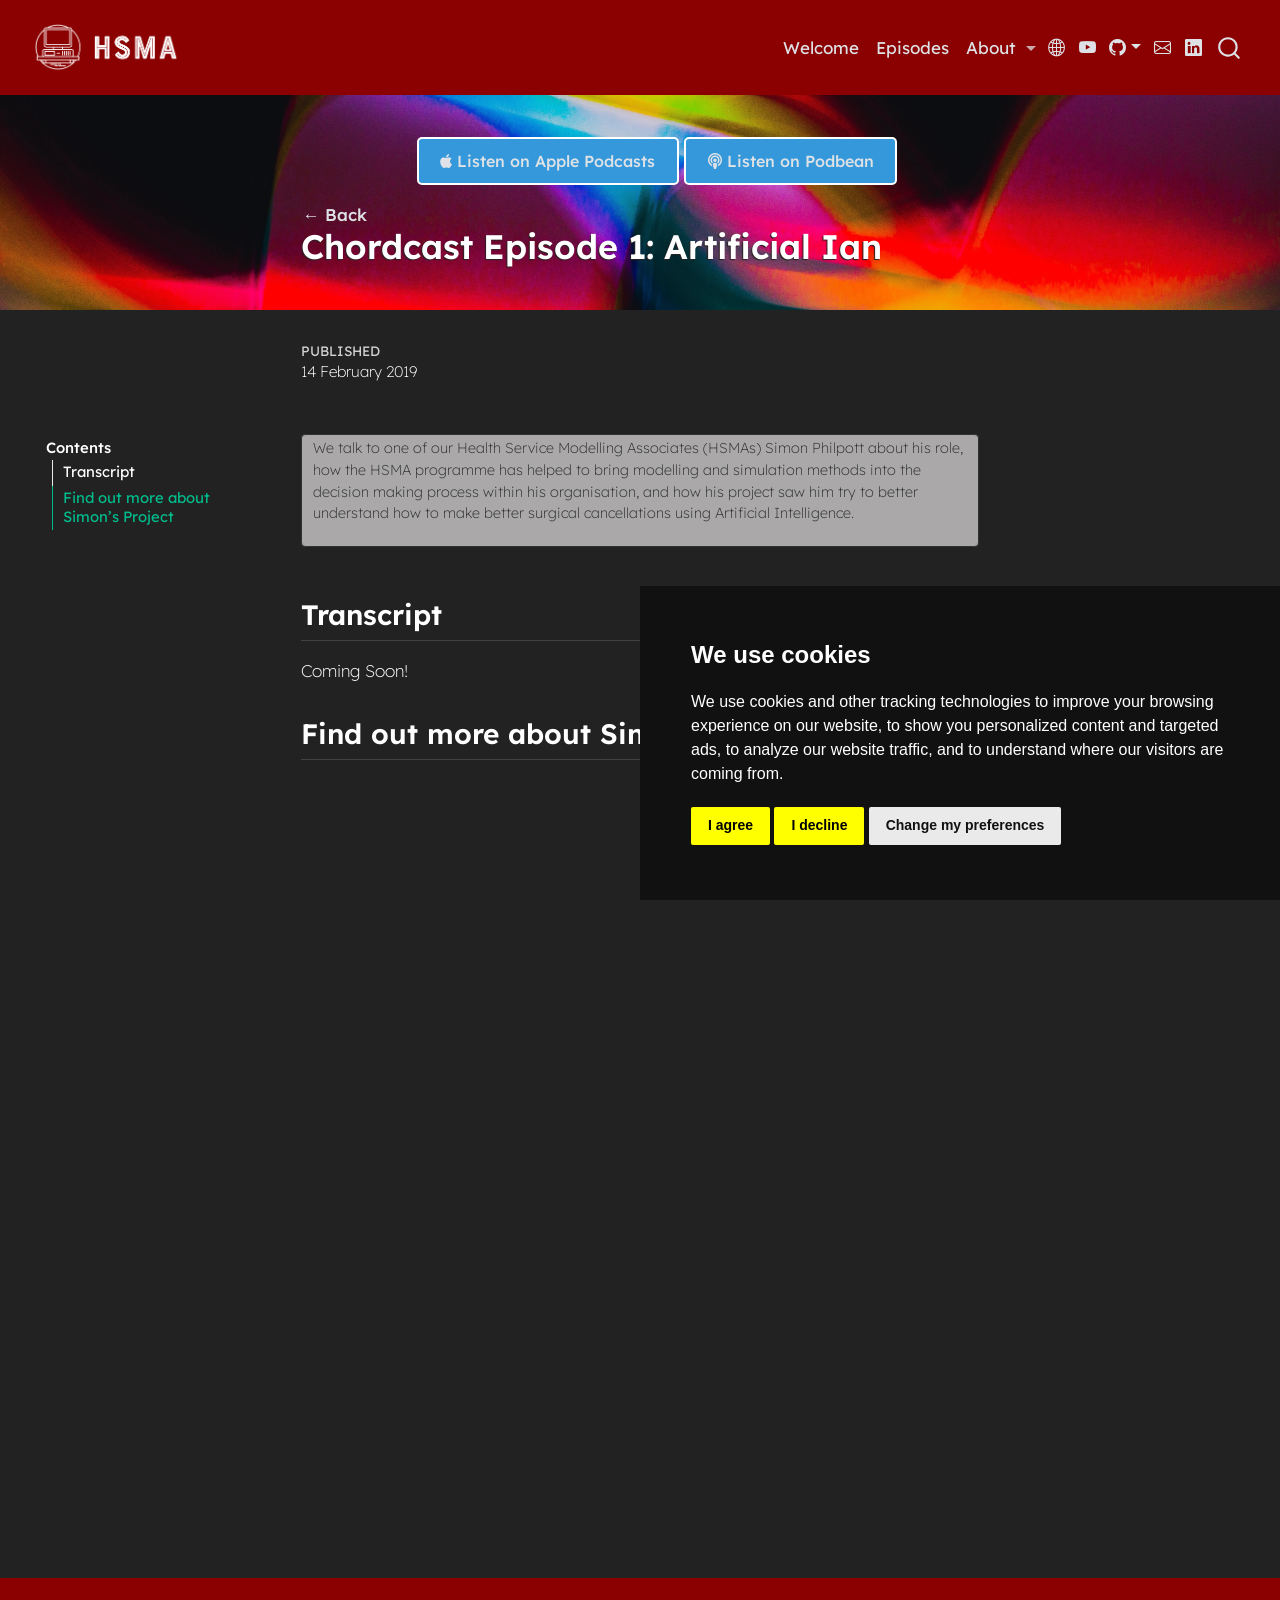
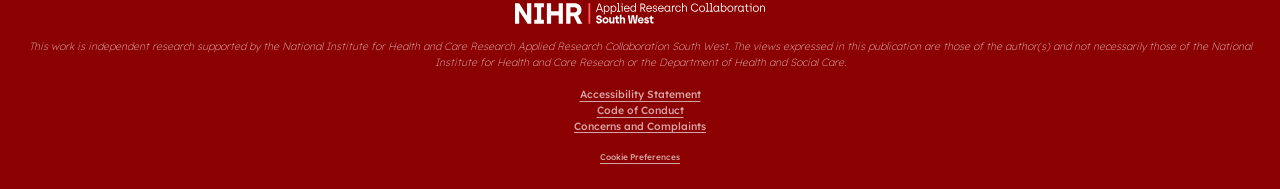
==== commit 91914f6f: "Built site for gh-pages" ====
--- a/episodes/chordcast_1/index.html
+++ b/episodes/chordcast_1/index.html
@@ -254,11 +254,11 @@
 
 
 
-<br>
 <div class="abstract">
     <p>We talk to one of our Health Service Modelling Associates (HSMAs) Simon Philpott about his role, how the HSMA programme has helped to bring modelling and simulation methods into the decision making process within his organisation, and how his project saw him try to better understand how to make better surgical cancellations using Artificial Intelligence.</p>
 </div>
 
+<br><br>
 
 
 <section id="transcript" class="level2">
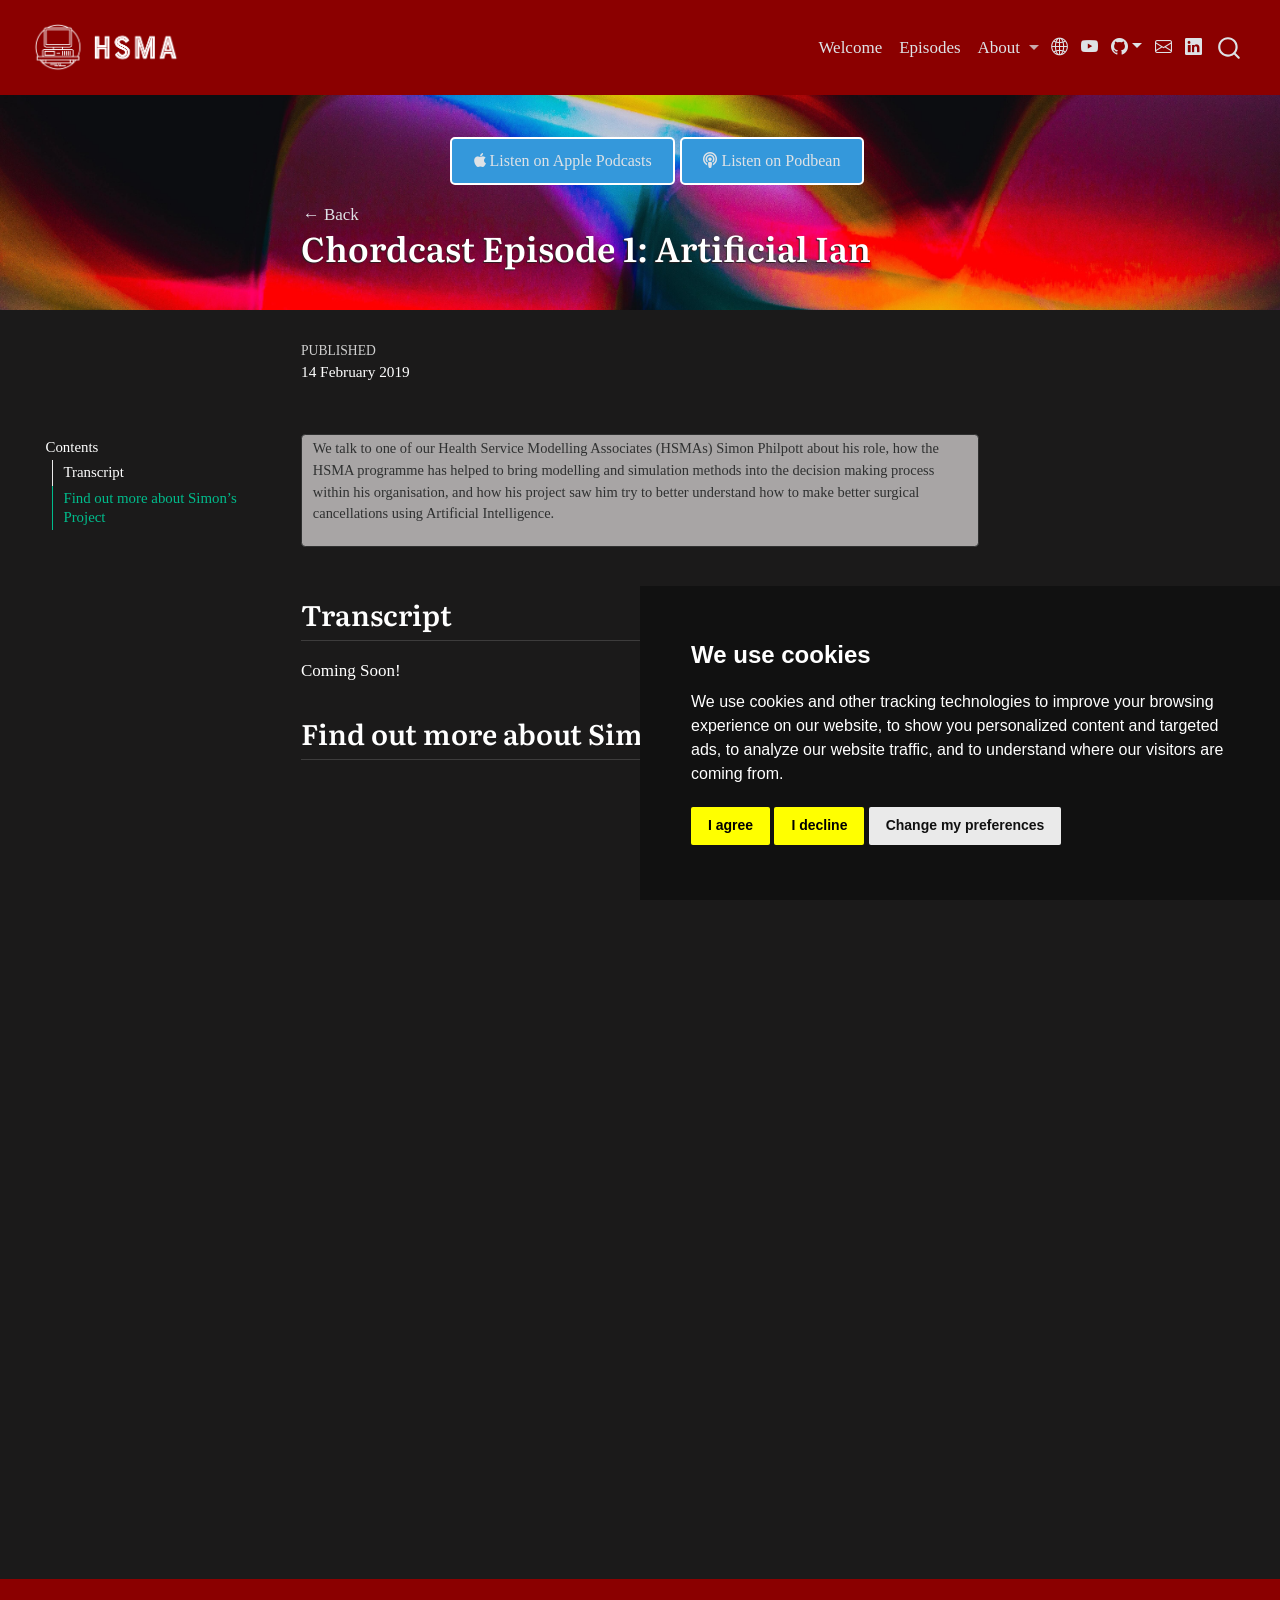
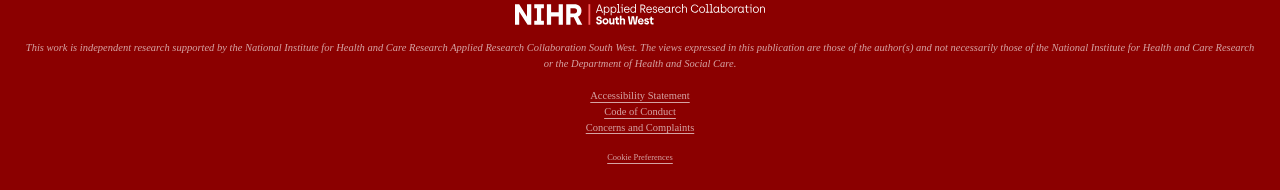
==== commit a8e191dc: "Built site for gh-pages" ====
--- a/episodes/chordcast_1/index.html
+++ b/episodes/chordcast_1/index.html
@@ -43,10 +43,14 @@
 <script src="../../site_libs/quarto-html/tippy.umd.min.js"></script>
 <script src="../../site_libs/quarto-html/anchor.min.js"></script>
 <link href="../../site_libs/quarto-html/tippy.css" rel="stylesheet">
-<link href="../../site_libs/quarto-html/quarto-syntax-highlighting-dark-d0ae9245876894da5ac7e18953ecc5cc.css" rel="stylesheet" id="quarto-text-highlighting-styles">
+<link href="../../site_libs/quarto-html/quarto-syntax-highlighting-7f8f88aac4f3542376d5c11b86a4c14d.css" rel="stylesheet" class="quarto-color-scheme" id="quarto-text-highlighting-styles">
+<link href="../../site_libs/quarto-html/quarto-syntax-highlighting-dark-d0ae9245876894da5ac7e18953ecc5cc.css" rel="stylesheet" class="quarto-color-scheme quarto-color-alternate" id="quarto-text-highlighting-styles">
+<link href="../../site_libs/quarto-html/quarto-syntax-highlighting-7f8f88aac4f3542376d5c11b86a4c14d.css" rel="stylesheet" class="quarto-color-scheme-extra" id="quarto-text-highlighting-styles">
 <script src="../../site_libs/bootstrap/bootstrap.min.js"></script>
 <link href="../../site_libs/bootstrap/bootstrap-icons.css" rel="stylesheet">
-<link href="../../site_libs/bootstrap/bootstrap-eacdc3847142292075f5142007e22fc2.min.css" rel="stylesheet" append-hash="true" id="quarto-bootstrap" data-mode="dark">
+<link href="../../site_libs/bootstrap/bootstrap-942fde1e6fb7926c3eee44dbe6429784.min.css" rel="stylesheet" append-hash="true" class="quarto-color-scheme" id="quarto-bootstrap" data-mode="dark">
+<link href="../../site_libs/bootstrap/bootstrap-dark-942fde1e6fb7926c3eee44dbe6429784.min.css" rel="stylesheet" append-hash="true" class="quarto-color-scheme quarto-color-alternate" id="quarto-bootstrap" data-mode="dark">
+<link href="../../site_libs/bootstrap/bootstrap-942fde1e6fb7926c3eee44dbe6429784.min.css" rel="stylesheet" append-hash="true" class="quarto-color-scheme-extra" id="quarto-bootstrap" data-mode="dark">
 <script id="quarto-search-options" type="application/json">{
   "location": "navbar",
   "copy-button": false,
--- a/site_libs/quarto-html/quarto-syntax-highlighting-7f8f88aac4f3542376d5c11b86a4c14d.css
+++ b/site_libs/quarto-html/quarto-syntax-highlighting-7f8f88aac4f3542376d5c11b86a4c14d.css
@@ -0,0 +1,236 @@
+/* quarto syntax highlight colors */
+:root {
+  --quarto-hl-ot-color: #003B4F;
+  --quarto-hl-at-color: #657422;
+  --quarto-hl-ss-color: #20794D;
+  --quarto-hl-an-color: #5E5E5E;
+  --quarto-hl-fu-color: #4758AB;
+  --quarto-hl-st-color: #20794D;
+  --quarto-hl-cf-color: #003B4F;
+  --quarto-hl-op-color: #5E5E5E;
+  --quarto-hl-er-color: #AD0000;
+  --quarto-hl-bn-color: #AD0000;
+  --quarto-hl-al-color: #AD0000;
+  --quarto-hl-va-color: #111111;
+  --quarto-hl-bu-color: inherit;
+  --quarto-hl-ex-color: inherit;
+  --quarto-hl-pp-color: #AD0000;
+  --quarto-hl-in-color: #5E5E5E;
+  --quarto-hl-vs-color: #20794D;
+  --quarto-hl-wa-color: #5E5E5E;
+  --quarto-hl-do-color: #5E5E5E;
+  --quarto-hl-im-color: #00769E;
+  --quarto-hl-ch-color: #20794D;
+  --quarto-hl-dt-color: #AD0000;
+  --quarto-hl-fl-color: #AD0000;
+  --quarto-hl-co-color: #5E5E5E;
+  --quarto-hl-cv-color: #5E5E5E;
+  --quarto-hl-cn-color: #8f5902;
+  --quarto-hl-sc-color: #5E5E5E;
+  --quarto-hl-dv-color: #AD0000;
+  --quarto-hl-kw-color: #003B4F;
+}
+
+/* other quarto variables */
+:root {
+  --quarto-font-monospace: SFMono-Regular, Menlo, Monaco, Consolas, "Liberation Mono", "Courier New", monospace;
+}
+
+/* syntax highlight based on Pandoc's rules */
+pre > code.sourceCode > span {
+  color: #003B4F;
+}
+
+code.sourceCode > span {
+  color: #003B4F;
+}
+
+div.sourceCode,
+div.sourceCode pre.sourceCode {
+  color: #003B4F;
+}
+
+/* Normal */
+code span {
+  color: #003B4F;
+}
+
+/* Alert */
+code span.al {
+  color: #AD0000;
+  font-style: inherit;
+}
+
+/* Annotation */
+code span.an {
+  color: #5E5E5E;
+  font-style: inherit;
+}
+
+/* Attribute */
+code span.at {
+  color: #657422;
+  font-style: inherit;
+}
+
+/* BaseN */
+code span.bn {
+  color: #AD0000;
+  font-style: inherit;
+}
+
+/* BuiltIn */
+code span.bu {
+  font-style: inherit;
+}
+
+/* ControlFlow */
+code span.cf {
+  color: #003B4F;
+  font-weight: bold;
+  font-style: inherit;
+}
+
+/* Char */
+code span.ch {
+  color: #20794D;
+  font-style: inherit;
+}
+
+/* Constant */
+code span.cn {
+  color: #8f5902;
+  font-style: inherit;
+}
+
+/* Comment */
+code span.co {
+  color: #5E5E5E;
+  font-style: inherit;
+}
+
+/* CommentVar */
+code span.cv {
+  color: #5E5E5E;
+  font-style: italic;
+}
+
+/* Documentation */
+code span.do {
+  color: #5E5E5E;
+  font-style: italic;
+}
+
+/* DataType */
+code span.dt {
+  color: #AD0000;
+  font-style: inherit;
+}
+
+/* DecVal */
+code span.dv {
+  color: #AD0000;
+  font-style: inherit;
+}
+
+/* Error */
+code span.er {
+  color: #AD0000;
+  font-style: inherit;
+}
+
+/* Extension */
+code span.ex {
+  font-style: inherit;
+}
+
+/* Float */
+code span.fl {
+  color: #AD0000;
+  font-style: inherit;
+}
+
+/* Function */
+code span.fu {
+  color: #4758AB;
+  font-style: inherit;
+}
+
+/* Import */
+code span.im {
+  color: #00769E;
+  font-style: inherit;
+}
+
+/* Information */
+code span.in {
+  color: #5E5E5E;
+  font-style: inherit;
+}
+
+/* Keyword */
+code span.kw {
+  color: #003B4F;
+  font-weight: bold;
+  font-style: inherit;
+}
+
+/* Operator */
+code span.op {
+  color: #5E5E5E;
+  font-style: inherit;
+}
+
+/* Other */
+code span.ot {
+  color: #003B4F;
+  font-style: inherit;
+}
+
+/* Preprocessor */
+code span.pp {
+  color: #AD0000;
+  font-style: inherit;
+}
+
+/* SpecialChar */
+code span.sc {
+  color: #5E5E5E;
+  font-style: inherit;
+}
+
+/* SpecialString */
+code span.ss {
+  color: #20794D;
+  font-style: inherit;
+}
+
+/* String */
+code span.st {
+  color: #20794D;
+  font-style: inherit;
+}
+
+/* Variable */
+code span.va {
+  color: #111111;
+  font-style: inherit;
+}
+
+/* VerbatimString */
+code span.vs {
+  color: #20794D;
+  font-style: inherit;
+}
+
+/* Warning */
+code span.wa {
+  color: #5E5E5E;
+  font-style: italic;
+}
+
+.prevent-inlining {
+  content: "</";
+}
+
+/*# sourceMappingURL=789ad8cd35626ba772517505b42a116e.css.map */
--- a/site_libs/quarto-html/quarto-syntax-highlighting-7f8f88aac4f3542376d5c11b86a4c14d.css
+++ b/site_libs/quarto-html/quarto-syntax-highlighting-7f8f88aac4f3542376d5c11b86a4c14d.css
@@ -0,0 +1,236 @@
+/* quarto syntax highlight colors */
+:root {
+  --quarto-hl-ot-color: #003B4F;
+  --quarto-hl-at-color: #657422;
+  --quarto-hl-ss-color: #20794D;
+  --quarto-hl-an-color: #5E5E5E;
+  --quarto-hl-fu-color: #4758AB;
+  --quarto-hl-st-color: #20794D;
+  --quarto-hl-cf-color: #003B4F;
+  --quarto-hl-op-color: #5E5E5E;
+  --quarto-hl-er-color: #AD0000;
+  --quarto-hl-bn-color: #AD0000;
+  --quarto-hl-al-color: #AD0000;
+  --quarto-hl-va-color: #111111;
+  --quarto-hl-bu-color: inherit;
+  --quarto-hl-ex-color: inherit;
+  --quarto-hl-pp-color: #AD0000;
+  --quarto-hl-in-color: #5E5E5E;
+  --quarto-hl-vs-color: #20794D;
+  --quarto-hl-wa-color: #5E5E5E;
+  --quarto-hl-do-color: #5E5E5E;
+  --quarto-hl-im-color: #00769E;
+  --quarto-hl-ch-color: #20794D;
+  --quarto-hl-dt-color: #AD0000;
+  --quarto-hl-fl-color: #AD0000;
+  --quarto-hl-co-color: #5E5E5E;
+  --quarto-hl-cv-color: #5E5E5E;
+  --quarto-hl-cn-color: #8f5902;
+  --quarto-hl-sc-color: #5E5E5E;
+  --quarto-hl-dv-color: #AD0000;
+  --quarto-hl-kw-color: #003B4F;
+}
+
+/* other quarto variables */
+:root {
+  --quarto-font-monospace: SFMono-Regular, Menlo, Monaco, Consolas, "Liberation Mono", "Courier New", monospace;
+}
+
+/* syntax highlight based on Pandoc's rules */
+pre > code.sourceCode > span {
+  color: #003B4F;
+}
+
+code.sourceCode > span {
+  color: #003B4F;
+}
+
+div.sourceCode,
+div.sourceCode pre.sourceCode {
+  color: #003B4F;
+}
+
+/* Normal */
+code span {
+  color: #003B4F;
+}
+
+/* Alert */
+code span.al {
+  color: #AD0000;
+  font-style: inherit;
+}
+
+/* Annotation */
+code span.an {
+  color: #5E5E5E;
+  font-style: inherit;
+}
+
+/* Attribute */
+code span.at {
+  color: #657422;
+  font-style: inherit;
+}
+
+/* BaseN */
+code span.bn {
+  color: #AD0000;
+  font-style: inherit;
+}
+
+/* BuiltIn */
+code span.bu {
+  font-style: inherit;
+}
+
+/* ControlFlow */
+code span.cf {
+  color: #003B4F;
+  font-weight: bold;
+  font-style: inherit;
+}
+
+/* Char */
+code span.ch {
+  color: #20794D;
+  font-style: inherit;
+}
+
+/* Constant */
+code span.cn {
+  color: #8f5902;
+  font-style: inherit;
+}
+
+/* Comment */
+code span.co {
+  color: #5E5E5E;
+  font-style: inherit;
+}
+
+/* CommentVar */
+code span.cv {
+  color: #5E5E5E;
+  font-style: italic;
+}
+
+/* Documentation */
+code span.do {
+  color: #5E5E5E;
+  font-style: italic;
+}
+
+/* DataType */
+code span.dt {
+  color: #AD0000;
+  font-style: inherit;
+}
+
+/* DecVal */
+code span.dv {
+  color: #AD0000;
+  font-style: inherit;
+}
+
+/* Error */
+code span.er {
+  color: #AD0000;
+  font-style: inherit;
+}
+
+/* Extension */
+code span.ex {
+  font-style: inherit;
+}
+
+/* Float */
+code span.fl {
+  color: #AD0000;
+  font-style: inherit;
+}
+
+/* Function */
+code span.fu {
+  color: #4758AB;
+  font-style: inherit;
+}
+
+/* Import */
+code span.im {
+  color: #00769E;
+  font-style: inherit;
+}
+
+/* Information */
+code span.in {
+  color: #5E5E5E;
+  font-style: inherit;
+}
+
+/* Keyword */
+code span.kw {
+  color: #003B4F;
+  font-weight: bold;
+  font-style: inherit;
+}
+
+/* Operator */
+code span.op {
+  color: #5E5E5E;
+  font-style: inherit;
+}
+
+/* Other */
+code span.ot {
+  color: #003B4F;
+  font-style: inherit;
+}
+
+/* Preprocessor */
+code span.pp {
+  color: #AD0000;
+  font-style: inherit;
+}
+
+/* SpecialChar */
+code span.sc {
+  color: #5E5E5E;
+  font-style: inherit;
+}
+
+/* SpecialString */
+code span.ss {
+  color: #20794D;
+  font-style: inherit;
+}
+
+/* String */
+code span.st {
+  color: #20794D;
+  font-style: inherit;
+}
+
+/* Variable */
+code span.va {
+  color: #111111;
+  font-style: inherit;
+}
+
+/* VerbatimString */
+code span.vs {
+  color: #20794D;
+  font-style: inherit;
+}
+
+/* Warning */
+code span.wa {
+  color: #5E5E5E;
+  font-style: italic;
+}
+
+.prevent-inlining {
+  content: "</";
+}
+
+/*# sourceMappingURL=789ad8cd35626ba772517505b42a116e.css.map */
--- a/resources/style/styles.css
+++ b/resources/style/styles.css
@@ -464,3 +464,43 @@
     object-fit: cover;
     object-position: center center;
 }
+
+/* --- Modern Fade-In Animation CSS --- */
+@keyframes fadeInUp {
+  from {
+    opacity: 0;
+    transform: translateY(20px);
+  }
+  to {
+    opacity: 1;
+    transform: translateY(0);
+  }
+}
+
+.fade-in {
+  opacity: 0; /* Elements stay hidden until the animation triggers */
+  /* cubic-bezier creates a smooth, modern deceleration effect */
+  animation: fadeInUp 0.8s cubic-bezier(0.2, 0.8, 0.2, 1) forwards;
+}
+
+/* Staggered animation delays for a cascading visual load */
+.delay-1 { animation-delay: 0.15s; }
+.delay-2 { animation-delay: 0.6s; }
+.delay-3 { animation-delay: 0.9s; }
+.delay-4 { animation-delay: 1.2s; }
+
+
+/* --- Scroll-Triggered Animations (Bottom of page) --- */
+.scroll-fade-in {
+  opacity: 0;
+  transform: translateY(30px);
+  /* Uses CSS transitions for hardware-accelerated, stutter-free performance */
+  transition: opacity 0.8s cubic-bezier(0.2, 0.8, 0.2, 1),
+              transform 0.8s cubic-bezier(0.2, 0.8, 0.2, 1);
+}
+
+/* This class is injected dynamically by the JavaScript below when scrolled into view */
+.scroll-fade-in.visible {
+  opacity: 1;
+  transform: translateY(0);
+}
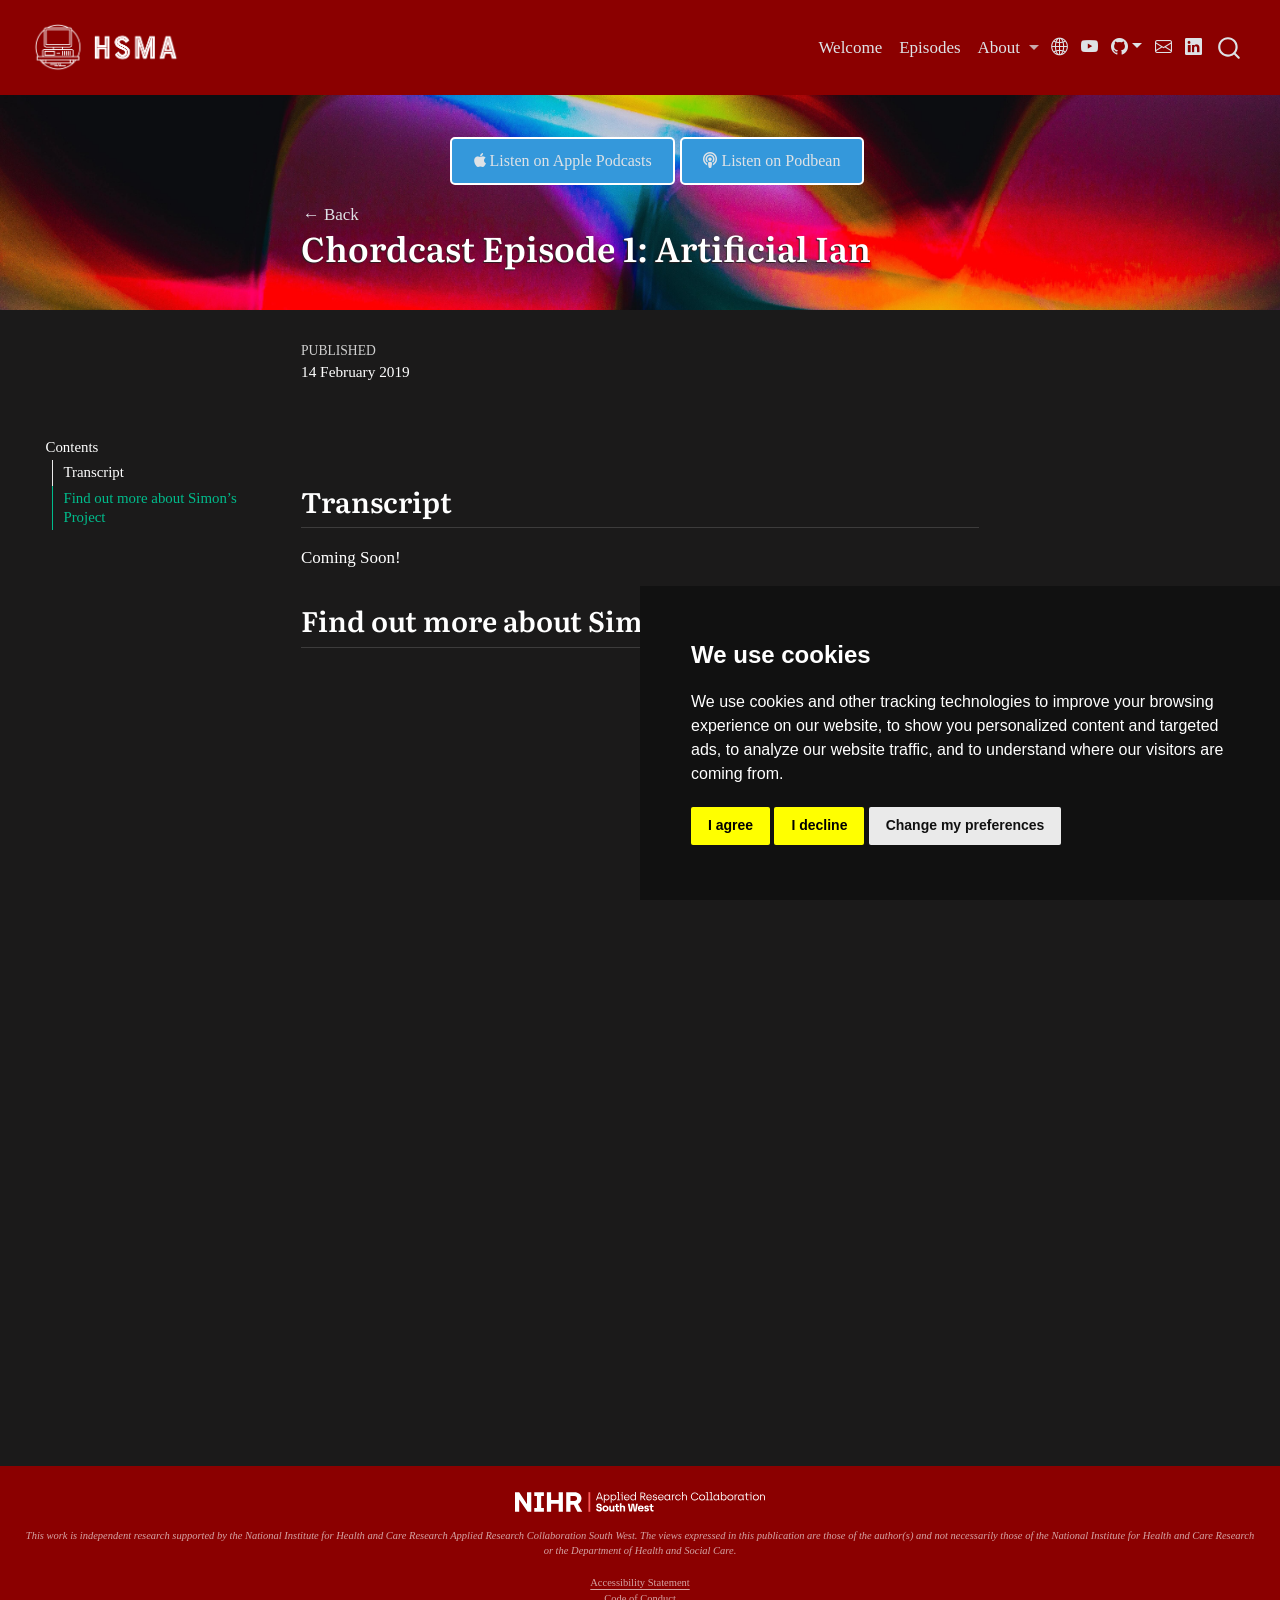
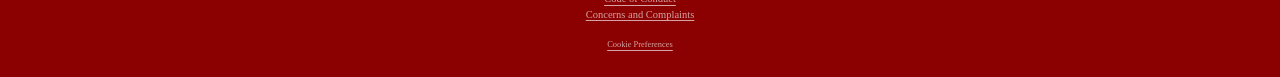
==== commit 3ad1da21: "Built site for gh-pages" ====
--- a/episodes/chordcast_1/index.html
+++ b/episodes/chordcast_1/index.html
@@ -2,7 +2,7 @@
 <html xmlns="http://www.w3.org/1999/xhtml" lang="en" xml:lang="en"><head>
 
 <meta charset="utf-8">
-<meta name="generator" content="quarto-1.9.37">
+<meta name="generator" content="quarto-1.9.38">
 
 <meta name="viewport" content="width=device-width, initial-scale=1.0, user-scalable=yes">
 
@@ -43,14 +43,14 @@
 <script src="../../site_libs/quarto-html/tippy.umd.min.js"></script>
 <script src="../../site_libs/quarto-html/anchor.min.js"></script>
 <link href="../../site_libs/quarto-html/tippy.css" rel="stylesheet">
-<link href="../../site_libs/quarto-html/quarto-syntax-highlighting-7f8f88aac4f3542376d5c11b86a4c14d.css" rel="stylesheet" class="quarto-color-scheme" id="quarto-text-highlighting-styles">
-<link href="../../site_libs/quarto-html/quarto-syntax-highlighting-dark-d0ae9245876894da5ac7e18953ecc5cc.css" rel="stylesheet" class="quarto-color-scheme quarto-color-alternate" id="quarto-text-highlighting-styles">
-<link href="../../site_libs/quarto-html/quarto-syntax-highlighting-7f8f88aac4f3542376d5c11b86a4c14d.css" rel="stylesheet" class="quarto-color-scheme-extra" id="quarto-text-highlighting-styles">
+<link href="../../site_libs/quarto-html/quarto-syntax-highlighting-15634bcf2e68342d4ad2dfa704d543f6.css" rel="stylesheet" class="quarto-color-scheme" id="quarto-text-highlighting-styles">
+<link href="../../site_libs/quarto-html/quarto-syntax-highlighting-dark-0a6b7249c26820e032cb0bd839ff02b1.css" rel="stylesheet" class="quarto-color-scheme quarto-color-alternate" id="quarto-text-highlighting-styles">
+<link href="../../site_libs/quarto-html/quarto-syntax-highlighting-15634bcf2e68342d4ad2dfa704d543f6.css" rel="stylesheet" class="quarto-color-scheme-extra" id="quarto-text-highlighting-styles">
 <script src="../../site_libs/bootstrap/bootstrap.min.js"></script>
 <link href="../../site_libs/bootstrap/bootstrap-icons.css" rel="stylesheet">
-<link href="../../site_libs/bootstrap/bootstrap-942fde1e6fb7926c3eee44dbe6429784.min.css" rel="stylesheet" append-hash="true" class="quarto-color-scheme" id="quarto-bootstrap" data-mode="dark">
-<link href="../../site_libs/bootstrap/bootstrap-dark-942fde1e6fb7926c3eee44dbe6429784.min.css" rel="stylesheet" append-hash="true" class="quarto-color-scheme quarto-color-alternate" id="quarto-bootstrap" data-mode="dark">
-<link href="../../site_libs/bootstrap/bootstrap-942fde1e6fb7926c3eee44dbe6429784.min.css" rel="stylesheet" append-hash="true" class="quarto-color-scheme-extra" id="quarto-bootstrap" data-mode="dark">
+<link href="../../site_libs/bootstrap/bootstrap-8763d1fb6ad446d258fa7fe49b0eb995.min.css" rel="stylesheet" append-hash="true" class="quarto-color-scheme" id="quarto-bootstrap" data-mode="dark">
+<link href="../../site_libs/bootstrap/bootstrap-dark-8763d1fb6ad446d258fa7fe49b0eb995.min.css" rel="stylesheet" append-hash="true" class="quarto-color-scheme quarto-color-alternate" id="quarto-bootstrap" data-mode="dark">
+<link href="../../site_libs/bootstrap/bootstrap-8763d1fb6ad446d258fa7fe49b0eb995.min.css" rel="stylesheet" append-hash="true" class="quarto-color-scheme-extra" id="quarto-bootstrap" data-mode="dark">
 <script id="quarto-search-options" type="application/json">{
   "location": "navbar",
   "copy-button": false,
@@ -258,9 +258,6 @@
 
 
 
-<div class="abstract">
-    <p>We talk to one of our Health Service Modelling Associates (HSMAs) Simon Philpott about his role, how the HSMA programme has helped to bring modelling and simulation methods into the decision making process within his organisation, and how his project saw him try to better understand how to make better surgical cancellations using Artificial Intelligence.</p>
-</div>
 
 <br><br>
 
--- a/site_libs/quarto-html/quarto-syntax-highlighting-15634bcf2e68342d4ad2dfa704d543f6.css
+++ b/site_libs/quarto-html/quarto-syntax-highlighting-15634bcf2e68342d4ad2dfa704d543f6.css
@@ -0,0 +1,236 @@
+/* quarto syntax highlight colors */
+:root {
+  --quarto-hl-ot-color: #003B4F;
+  --quarto-hl-at-color: #657422;
+  --quarto-hl-ss-color: #20794D;
+  --quarto-hl-an-color: #5E5E5E;
+  --quarto-hl-fu-color: #4758AB;
+  --quarto-hl-st-color: #20794D;
+  --quarto-hl-cf-color: #003B4F;
+  --quarto-hl-op-color: #5E5E5E;
+  --quarto-hl-er-color: #AD0000;
+  --quarto-hl-bn-color: #AD0000;
+  --quarto-hl-al-color: #AD0000;
+  --quarto-hl-va-color: #111111;
+  --quarto-hl-bu-color: inherit;
+  --quarto-hl-ex-color: inherit;
+  --quarto-hl-pp-color: #AD0000;
+  --quarto-hl-in-color: #5E5E5E;
+  --quarto-hl-vs-color: #20794D;
+  --quarto-hl-wa-color: #5E5E5E;
+  --quarto-hl-do-color: #5E5E5E;
+  --quarto-hl-im-color: #00769E;
+  --quarto-hl-ch-color: #20794D;
+  --quarto-hl-dt-color: #AD0000;
+  --quarto-hl-fl-color: #AD0000;
+  --quarto-hl-co-color: #5E5E5E;
+  --quarto-hl-cv-color: #5E5E5E;
+  --quarto-hl-cn-color: #8f5902;
+  --quarto-hl-sc-color: #5E5E5E;
+  --quarto-hl-dv-color: #AD0000;
+  --quarto-hl-kw-color: #003B4F;
+}
+
+/* other quarto variables */
+:root {
+  --quarto-font-monospace: SFMono-Regular, Menlo, Monaco, Consolas, "Liberation Mono", "Courier New", monospace;
+}
+
+/* syntax highlight based on Pandoc's rules */
+pre > code.sourceCode > span {
+  color: #003B4F;
+}
+
+code.sourceCode > span {
+  color: #003B4F;
+}
+
+div.sourceCode,
+div.sourceCode pre.sourceCode {
+  color: #003B4F;
+}
+
+/* Normal */
+code span {
+  color: #003B4F;
+}
+
+/* Alert */
+code span.al {
+  color: #AD0000;
+  font-style: inherit;
+}
+
+/* Annotation */
+code span.an {
+  color: #5E5E5E;
+  font-style: inherit;
+}
+
+/* Attribute */
+code span.at {
+  color: #657422;
+  font-style: inherit;
+}
+
+/* BaseN */
+code span.bn {
+  color: #AD0000;
+  font-style: inherit;
+}
+
+/* BuiltIn */
+code span.bu {
+  font-style: inherit;
+}
+
+/* ControlFlow */
+code span.cf {
+  color: #003B4F;
+  font-weight: bold;
+  font-style: inherit;
+}
+
+/* Char */
+code span.ch {
+  color: #20794D;
+  font-style: inherit;
+}
+
+/* Constant */
+code span.cn {
+  color: #8f5902;
+  font-style: inherit;
+}
+
+/* Comment */
+code span.co {
+  color: #5E5E5E;
+  font-style: inherit;
+}
+
+/* CommentVar */
+code span.cv {
+  color: #5E5E5E;
+  font-style: italic;
+}
+
+/* Documentation */
+code span.do {
+  color: #5E5E5E;
+  font-style: italic;
+}
+
+/* DataType */
+code span.dt {
+  color: #AD0000;
+  font-style: inherit;
+}
+
+/* DecVal */
+code span.dv {
+  color: #AD0000;
+  font-style: inherit;
+}
+
+/* Error */
+code span.er {
+  color: #AD0000;
+  font-style: inherit;
+}
+
+/* Extension */
+code span.ex {
+  font-style: inherit;
+}
+
+/* Float */
+code span.fl {
+  color: #AD0000;
+  font-style: inherit;
+}
+
+/* Function */
+code span.fu {
+  color: #4758AB;
+  font-style: inherit;
+}
+
+/* Import */
+code span.im {
+  color: #00769E;
+  font-style: inherit;
+}
+
+/* Information */
+code span.in {
+  color: #5E5E5E;
+  font-style: inherit;
+}
+
+/* Keyword */
+code span.kw {
+  color: #003B4F;
+  font-weight: bold;
+  font-style: inherit;
+}
+
+/* Operator */
+code span.op {
+  color: #5E5E5E;
+  font-style: inherit;
+}
+
+/* Other */
+code span.ot {
+  color: #003B4F;
+  font-style: inherit;
+}
+
+/* Preprocessor */
+code span.pp {
+  color: #AD0000;
+  font-style: inherit;
+}
+
+/* SpecialChar */
+code span.sc {
+  color: #5E5E5E;
+  font-style: inherit;
+}
+
+/* SpecialString */
+code span.ss {
+  color: #20794D;
+  font-style: inherit;
+}
+
+/* String */
+code span.st {
+  color: #20794D;
+  font-style: inherit;
+}
+
+/* Variable */
+code span.va {
+  color: #111111;
+  font-style: inherit;
+}
+
+/* VerbatimString */
+code span.vs {
+  color: #20794D;
+  font-style: inherit;
+}
+
+/* Warning */
+code span.wa {
+  color: #5E5E5E;
+  font-style: italic;
+}
+
+.prevent-inlining {
+  content: "</";
+}
+
+/*# sourceMappingURL=f23921c56f73e400b49028c9186a1aa0.css.map */
--- a/site_libs/quarto-html/quarto-syntax-highlighting-dark-0a6b7249c26820e032cb0bd839ff02b1.css
+++ b/site_libs/quarto-html/quarto-syntax-highlighting-dark-0a6b7249c26820e032cb0bd839ff02b1.css
@@ -0,0 +1,219 @@
+/* quarto syntax highlight colors */
+:root {
+  --quarto-hl-al-color: #f07178;
+  --quarto-hl-an-color: #d4d0ab;
+  --quarto-hl-at-color: #00e0e0;
+  --quarto-hl-bn-color: #d4d0ab;
+  --quarto-hl-bu-color: #abe338;
+  --quarto-hl-ch-color: #abe338;
+  --quarto-hl-co-color: #f8f8f2;
+  --quarto-hl-cv-color: #ffd700;
+  --quarto-hl-cn-color: #ffd700;
+  --quarto-hl-cf-color: #ffa07a;
+  --quarto-hl-dt-color: #ffa07a;
+  --quarto-hl-dv-color: #d4d0ab;
+  --quarto-hl-do-color: #f8f8f2;
+  --quarto-hl-er-color: #f07178;
+  --quarto-hl-ex-color: #00e0e0;
+  --quarto-hl-fl-color: #d4d0ab;
+  --quarto-hl-fu-color: #ffa07a;
+  --quarto-hl-im-color: #abe338;
+  --quarto-hl-in-color: #d4d0ab;
+  --quarto-hl-kw-color: #ffa07a;
+  --quarto-hl-op-color: #ffa07a;
+  --quarto-hl-ot-color: #00e0e0;
+  --quarto-hl-pp-color: #dcc6e0;
+  --quarto-hl-re-color: #00e0e0;
+  --quarto-hl-sc-color: #abe338;
+  --quarto-hl-ss-color: #abe338;
+  --quarto-hl-st-color: #abe338;
+  --quarto-hl-va-color: #00e0e0;
+  --quarto-hl-vs-color: #abe338;
+  --quarto-hl-wa-color: #dcc6e0;
+}
+
+/* other quarto variables */
+:root {
+  --quarto-font-monospace: SFMono-Regular, Menlo, Monaco, Consolas, "Liberation Mono", "Courier New", monospace;
+}
+
+/* syntax highlight based on Pandoc's rules */
+pre > code.sourceCode > span {
+  color: #f8f8f2;
+}
+
+code.sourceCode > span {
+  color: #f8f8f2;
+}
+
+div.sourceCode,
+div.sourceCode pre.sourceCode {
+  color: #f8f8f2;
+}
+
+/* Normal */
+code span {
+  color: #f8f8f2;
+}
+
+/* Alert */
+code span.al {
+  color: #f07178;
+}
+
+/* Annotation */
+code span.an {
+  color: #d4d0ab;
+}
+
+/* Attribute */
+code span.at {
+  color: #00e0e0;
+}
+
+/* BaseN */
+code span.bn {
+  color: #d4d0ab;
+}
+
+/* BuiltIn */
+code span.bu {
+  color: #abe338;
+}
+
+/* ControlFlow */
+code span.cf {
+  font-weight: bold;
+  color: #ffa07a;
+}
+
+/* Char */
+code span.ch {
+  color: #abe338;
+}
+
+/* Constant */
+code span.cn {
+  color: #ffd700;
+}
+
+/* Comment */
+code span.co {
+  font-style: italic;
+  color: #f8f8f2;
+}
+
+/* CommentVar */
+code span.cv {
+  color: #ffd700;
+}
+
+/* Documentation */
+code span.do {
+  color: #f8f8f2;
+}
+
+/* DataType */
+code span.dt {
+  color: #ffa07a;
+}
+
+/* DecVal */
+code span.dv {
+  color: #d4d0ab;
+}
+
+/* Error */
+code span.er {
+  color: #f07178;
+  text-decoration: underline;
+}
+
+/* Extension */
+code span.ex {
+  font-weight: bold;
+  color: #00e0e0;
+}
+
+/* Float */
+code span.fl {
+  color: #d4d0ab;
+}
+
+/* Function */
+code span.fu {
+  color: #ffa07a;
+}
+
+/* Import */
+code span.im {
+  color: #abe338;
+}
+
+/* Information */
+code span.in {
+  color: #d4d0ab;
+}
+
+/* Keyword */
+code span.kw {
+  font-weight: bold;
+  color: #ffa07a;
+}
+
+/* Operator */
+code span.op {
+  color: #ffa07a;
+}
+
+/* Other */
+code span.ot {
+  color: #00e0e0;
+}
+
+/* Preprocessor */
+code span.pp {
+  color: #dcc6e0;
+}
+
+/* RegionMarker */
+code span.re {
+  background-color: #f8f8f2;
+  color: #00e0e0;
+}
+
+/* SpecialChar */
+code span.sc {
+  color: #abe338;
+}
+
+/* SpecialString */
+code span.ss {
+  color: #abe338;
+}
+
+/* String */
+code span.st {
+  color: #abe338;
+}
+
+/* Variable */
+code span.va {
+  color: #00e0e0;
+}
+
+/* VerbatimString */
+code span.vs {
+  color: #abe338;
+}
+
+/* Warning */
+code span.wa {
+  color: #dcc6e0;
+}
+
+.prevent-inlining {
+  content: "</";
+}
+
+/*# sourceMappingURL=175367c052bafc98bd680af3479823f0.css.map */
--- a/site_libs/quarto-html/quarto-syntax-highlighting-15634bcf2e68342d4ad2dfa704d543f6.css
+++ b/site_libs/quarto-html/quarto-syntax-highlighting-15634bcf2e68342d4ad2dfa704d543f6.css
@@ -0,0 +1,236 @@
+/* quarto syntax highlight colors */
+:root {
+  --quarto-hl-ot-color: #003B4F;
+  --quarto-hl-at-color: #657422;
+  --quarto-hl-ss-color: #20794D;
+  --quarto-hl-an-color: #5E5E5E;
+  --quarto-hl-fu-color: #4758AB;
+  --quarto-hl-st-color: #20794D;
+  --quarto-hl-cf-color: #003B4F;
+  --quarto-hl-op-color: #5E5E5E;
+  --quarto-hl-er-color: #AD0000;
+  --quarto-hl-bn-color: #AD0000;
+  --quarto-hl-al-color: #AD0000;
+  --quarto-hl-va-color: #111111;
+  --quarto-hl-bu-color: inherit;
+  --quarto-hl-ex-color: inherit;
+  --quarto-hl-pp-color: #AD0000;
+  --quarto-hl-in-color: #5E5E5E;
+  --quarto-hl-vs-color: #20794D;
+  --quarto-hl-wa-color: #5E5E5E;
+  --quarto-hl-do-color: #5E5E5E;
+  --quarto-hl-im-color: #00769E;
+  --quarto-hl-ch-color: #20794D;
+  --quarto-hl-dt-color: #AD0000;
+  --quarto-hl-fl-color: #AD0000;
+  --quarto-hl-co-color: #5E5E5E;
+  --quarto-hl-cv-color: #5E5E5E;
+  --quarto-hl-cn-color: #8f5902;
+  --quarto-hl-sc-color: #5E5E5E;
+  --quarto-hl-dv-color: #AD0000;
+  --quarto-hl-kw-color: #003B4F;
+}
+
+/* other quarto variables */
+:root {
+  --quarto-font-monospace: SFMono-Regular, Menlo, Monaco, Consolas, "Liberation Mono", "Courier New", monospace;
+}
+
+/* syntax highlight based on Pandoc's rules */
+pre > code.sourceCode > span {
+  color: #003B4F;
+}
+
+code.sourceCode > span {
+  color: #003B4F;
+}
+
+div.sourceCode,
+div.sourceCode pre.sourceCode {
+  color: #003B4F;
+}
+
+/* Normal */
+code span {
+  color: #003B4F;
+}
+
+/* Alert */
+code span.al {
+  color: #AD0000;
+  font-style: inherit;
+}
+
+/* Annotation */
+code span.an {
+  color: #5E5E5E;
+  font-style: inherit;
+}
+
+/* Attribute */
+code span.at {
+  color: #657422;
+  font-style: inherit;
+}
+
+/* BaseN */
+code span.bn {
+  color: #AD0000;
+  font-style: inherit;
+}
+
+/* BuiltIn */
+code span.bu {
+  font-style: inherit;
+}
+
+/* ControlFlow */
+code span.cf {
+  color: #003B4F;
+  font-weight: bold;
+  font-style: inherit;
+}
+
+/* Char */
+code span.ch {
+  color: #20794D;
+  font-style: inherit;
+}
+
+/* Constant */
+code span.cn {
+  color: #8f5902;
+  font-style: inherit;
+}
+
+/* Comment */
+code span.co {
+  color: #5E5E5E;
+  font-style: inherit;
+}
+
+/* CommentVar */
+code span.cv {
+  color: #5E5E5E;
+  font-style: italic;
+}
+
+/* Documentation */
+code span.do {
+  color: #5E5E5E;
+  font-style: italic;
+}
+
+/* DataType */
+code span.dt {
+  color: #AD0000;
+  font-style: inherit;
+}
+
+/* DecVal */
+code span.dv {
+  color: #AD0000;
+  font-style: inherit;
+}
+
+/* Error */
+code span.er {
+  color: #AD0000;
+  font-style: inherit;
+}
+
+/* Extension */
+code span.ex {
+  font-style: inherit;
+}
+
+/* Float */
+code span.fl {
+  color: #AD0000;
+  font-style: inherit;
+}
+
+/* Function */
+code span.fu {
+  color: #4758AB;
+  font-style: inherit;
+}
+
+/* Import */
+code span.im {
+  color: #00769E;
+  font-style: inherit;
+}
+
+/* Information */
+code span.in {
+  color: #5E5E5E;
+  font-style: inherit;
+}
+
+/* Keyword */
+code span.kw {
+  color: #003B4F;
+  font-weight: bold;
+  font-style: inherit;
+}
+
+/* Operator */
+code span.op {
+  color: #5E5E5E;
+  font-style: inherit;
+}
+
+/* Other */
+code span.ot {
+  color: #003B4F;
+  font-style: inherit;
+}
+
+/* Preprocessor */
+code span.pp {
+  color: #AD0000;
+  font-style: inherit;
+}
+
+/* SpecialChar */
+code span.sc {
+  color: #5E5E5E;
+  font-style: inherit;
+}
+
+/* SpecialString */
+code span.ss {
+  color: #20794D;
+  font-style: inherit;
+}
+
+/* String */
+code span.st {
+  color: #20794D;
+  font-style: inherit;
+}
+
+/* Variable */
+code span.va {
+  color: #111111;
+  font-style: inherit;
+}
+
+/* VerbatimString */
+code span.vs {
+  color: #20794D;
+  font-style: inherit;
+}
+
+/* Warning */
+code span.wa {
+  color: #5E5E5E;
+  font-style: italic;
+}
+
+.prevent-inlining {
+  content: "</";
+}
+
+/*# sourceMappingURL=f23921c56f73e400b49028c9186a1aa0.css.map */
--- a/resources/style/styles.css
+++ b/resources/style/styles.css
@@ -504,3 +504,53 @@
   opacity: 1;
   transform: translateY(0);
 }
+
+
+.podcast-player {
+  max-width: 700px;
+  margin: 1.5rem auto;
+}
+
+.podcast-buttons {
+  display: flex;
+  gap: 0.75rem;
+  margin-bottom: 1rem;
+}
+
+.podcast-btn {
+  flex: 1;
+  background-color: #2563eb;
+  color: #d1d5db;
+  border: 2px solid #4b5563;
+  padding: 0.8rem 1.2rem;
+  font-size: 1rem;
+  font-weight: 600;
+  text-align: center;
+  cursor: pointer;
+  border-radius: 999px;
+  transition: all 0.2s ease;
+  background-color: rgba(255,255,255,0.05);
+  border: 2px solid rgba(255,255,255,0.12);
+}
+
+.podcast-btn:hover {
+  background-color: #374151;
+  border-color: #6b7280;
+  color: #f9fafb;
+}
+
+.podcast-btn.active {
+  background-color: #2563eb;
+  color: white;
+  border-color: #3b82f6;
+  box-shadow: 0 0 0 3px rgba(59, 130, 246, 0.25);
+}
+
+.podcast-btn.active:hover {
+  background-color: #1d4ed8;
+  border-color: #60a5fa;
+}
+
+.player-container {
+  min-height: 360px;
+}
